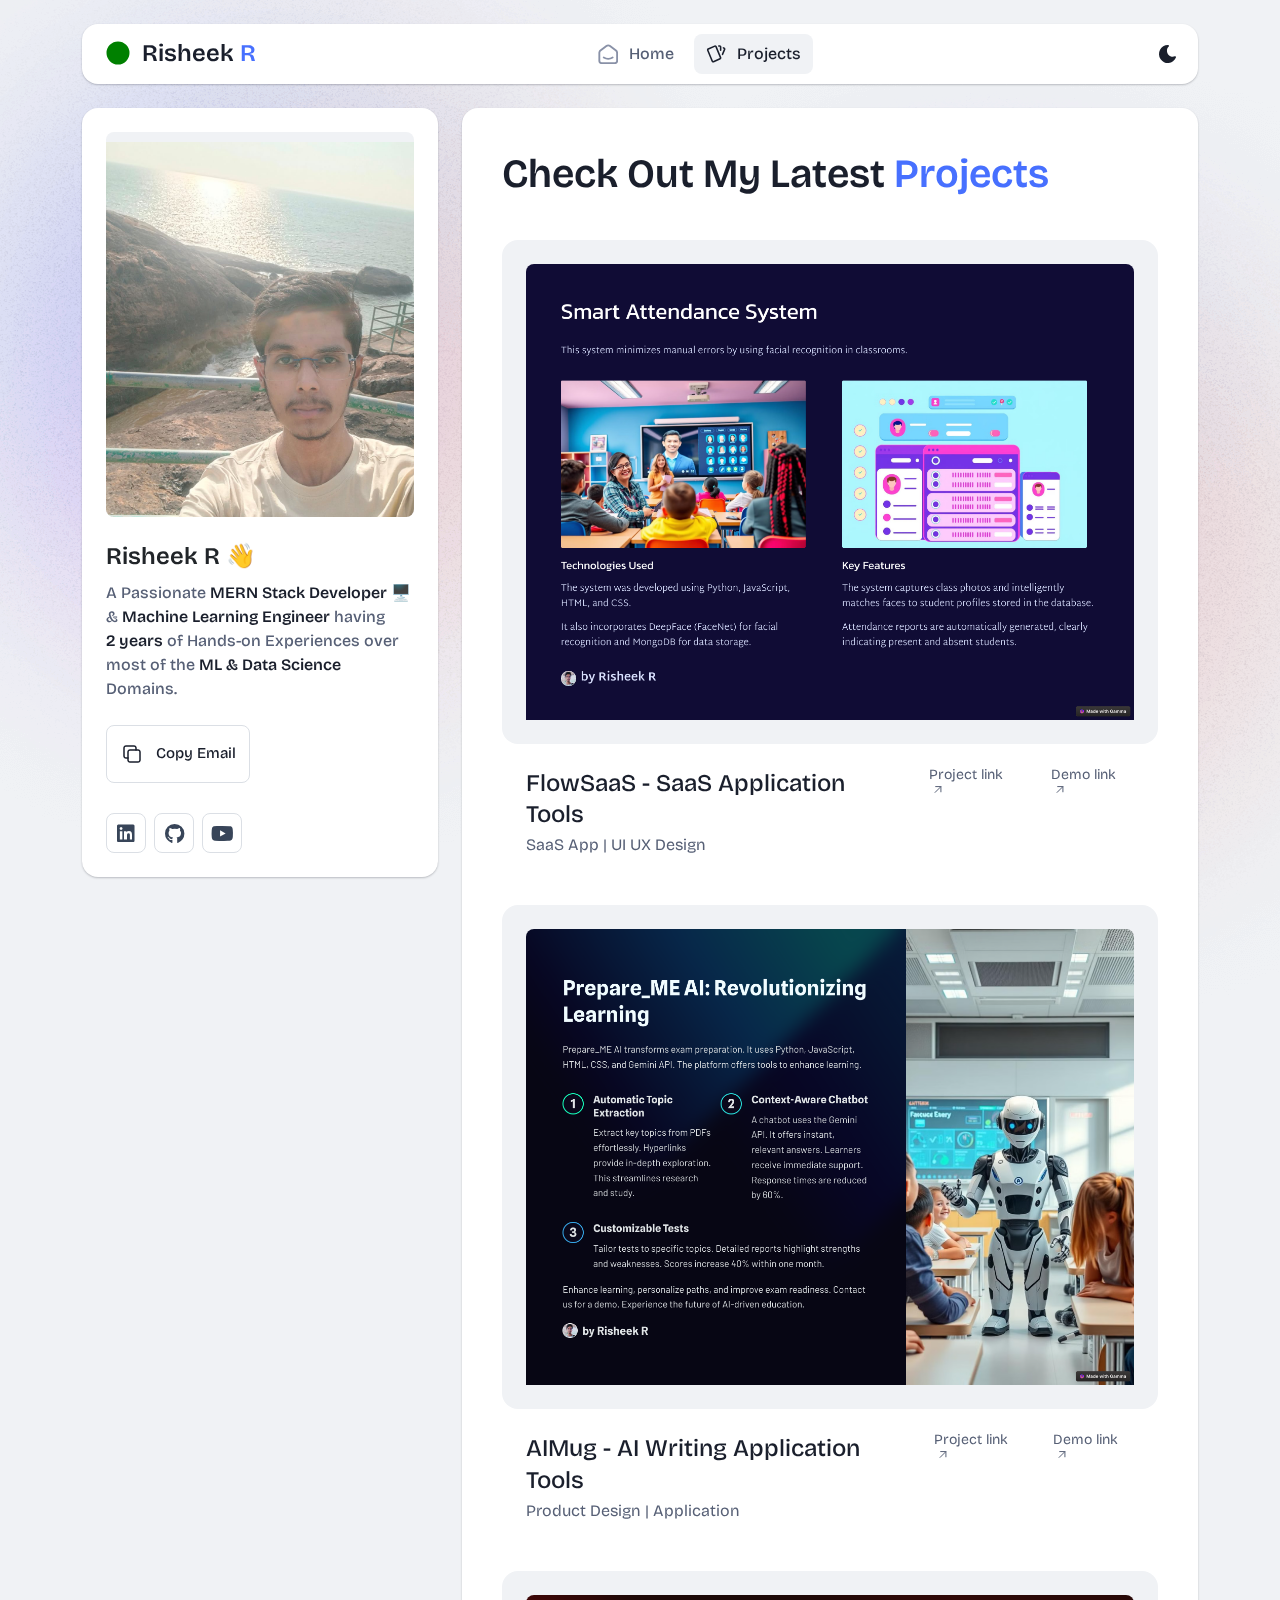
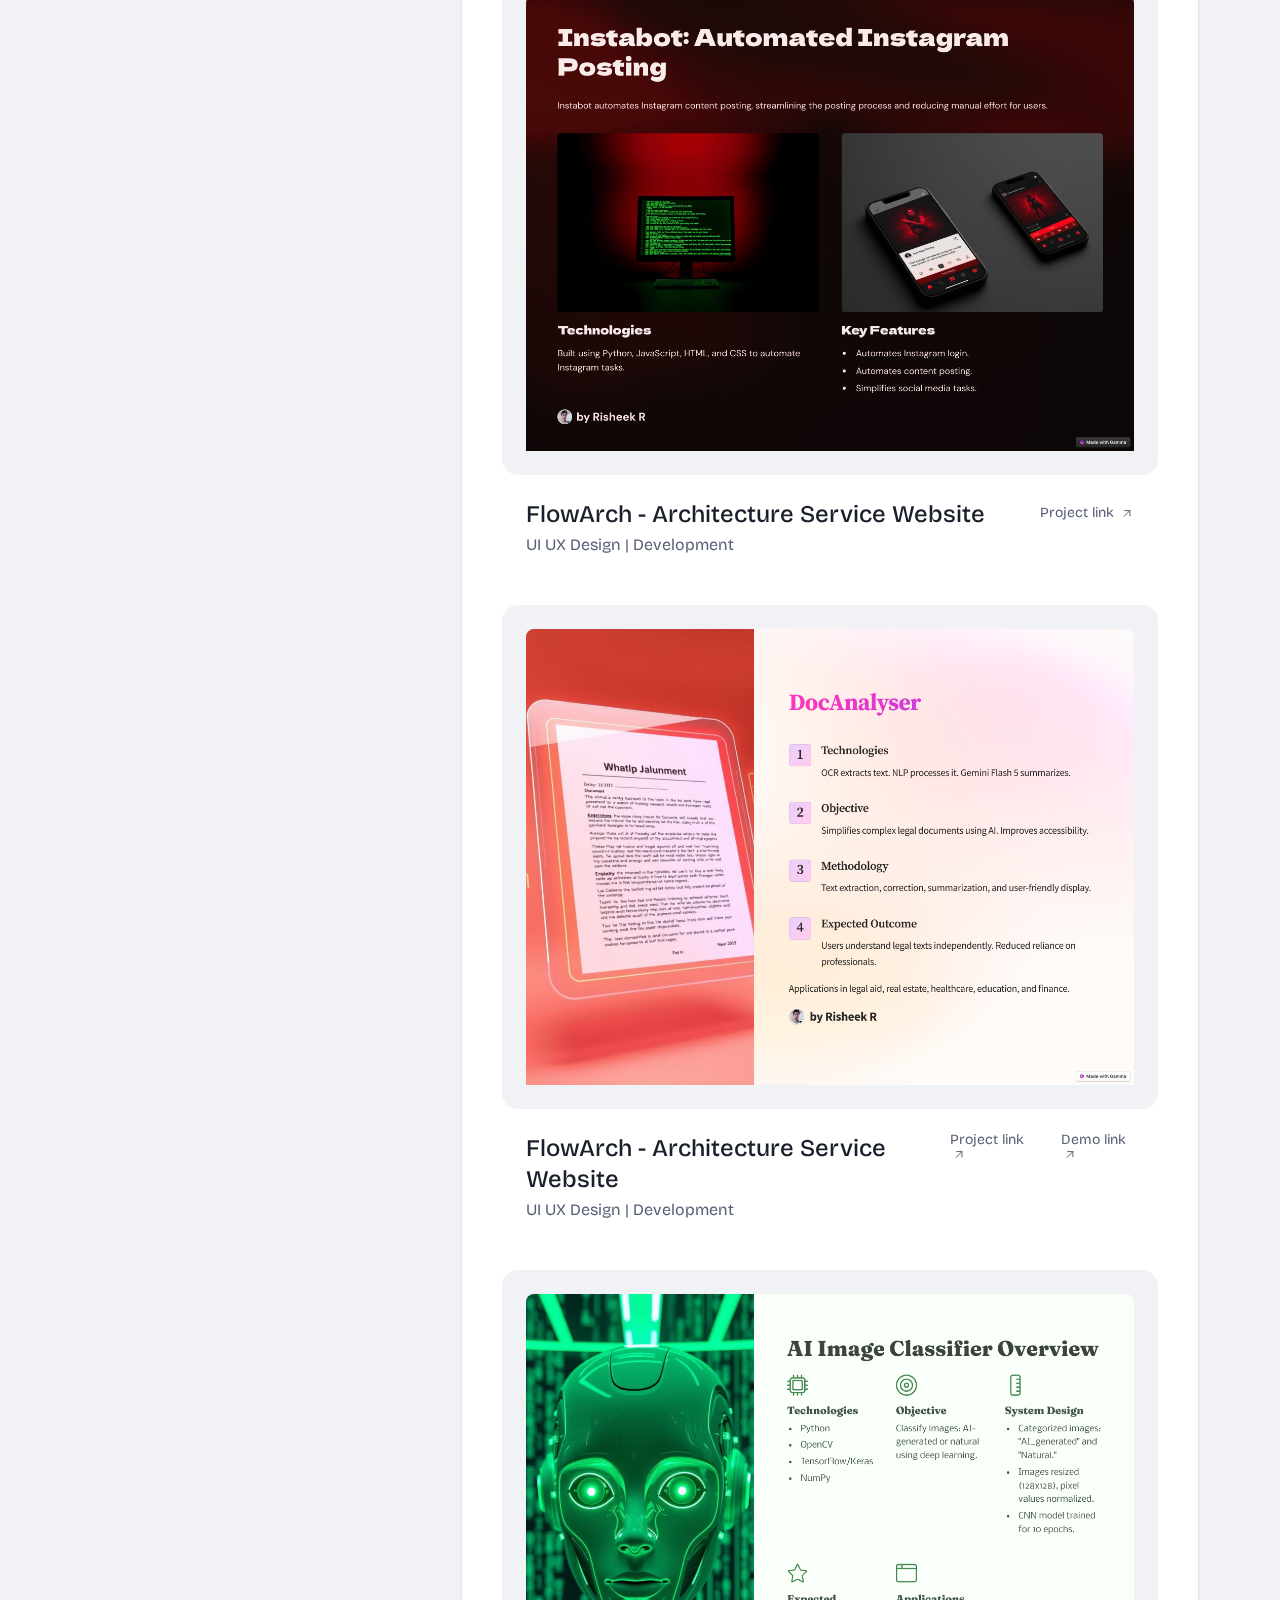
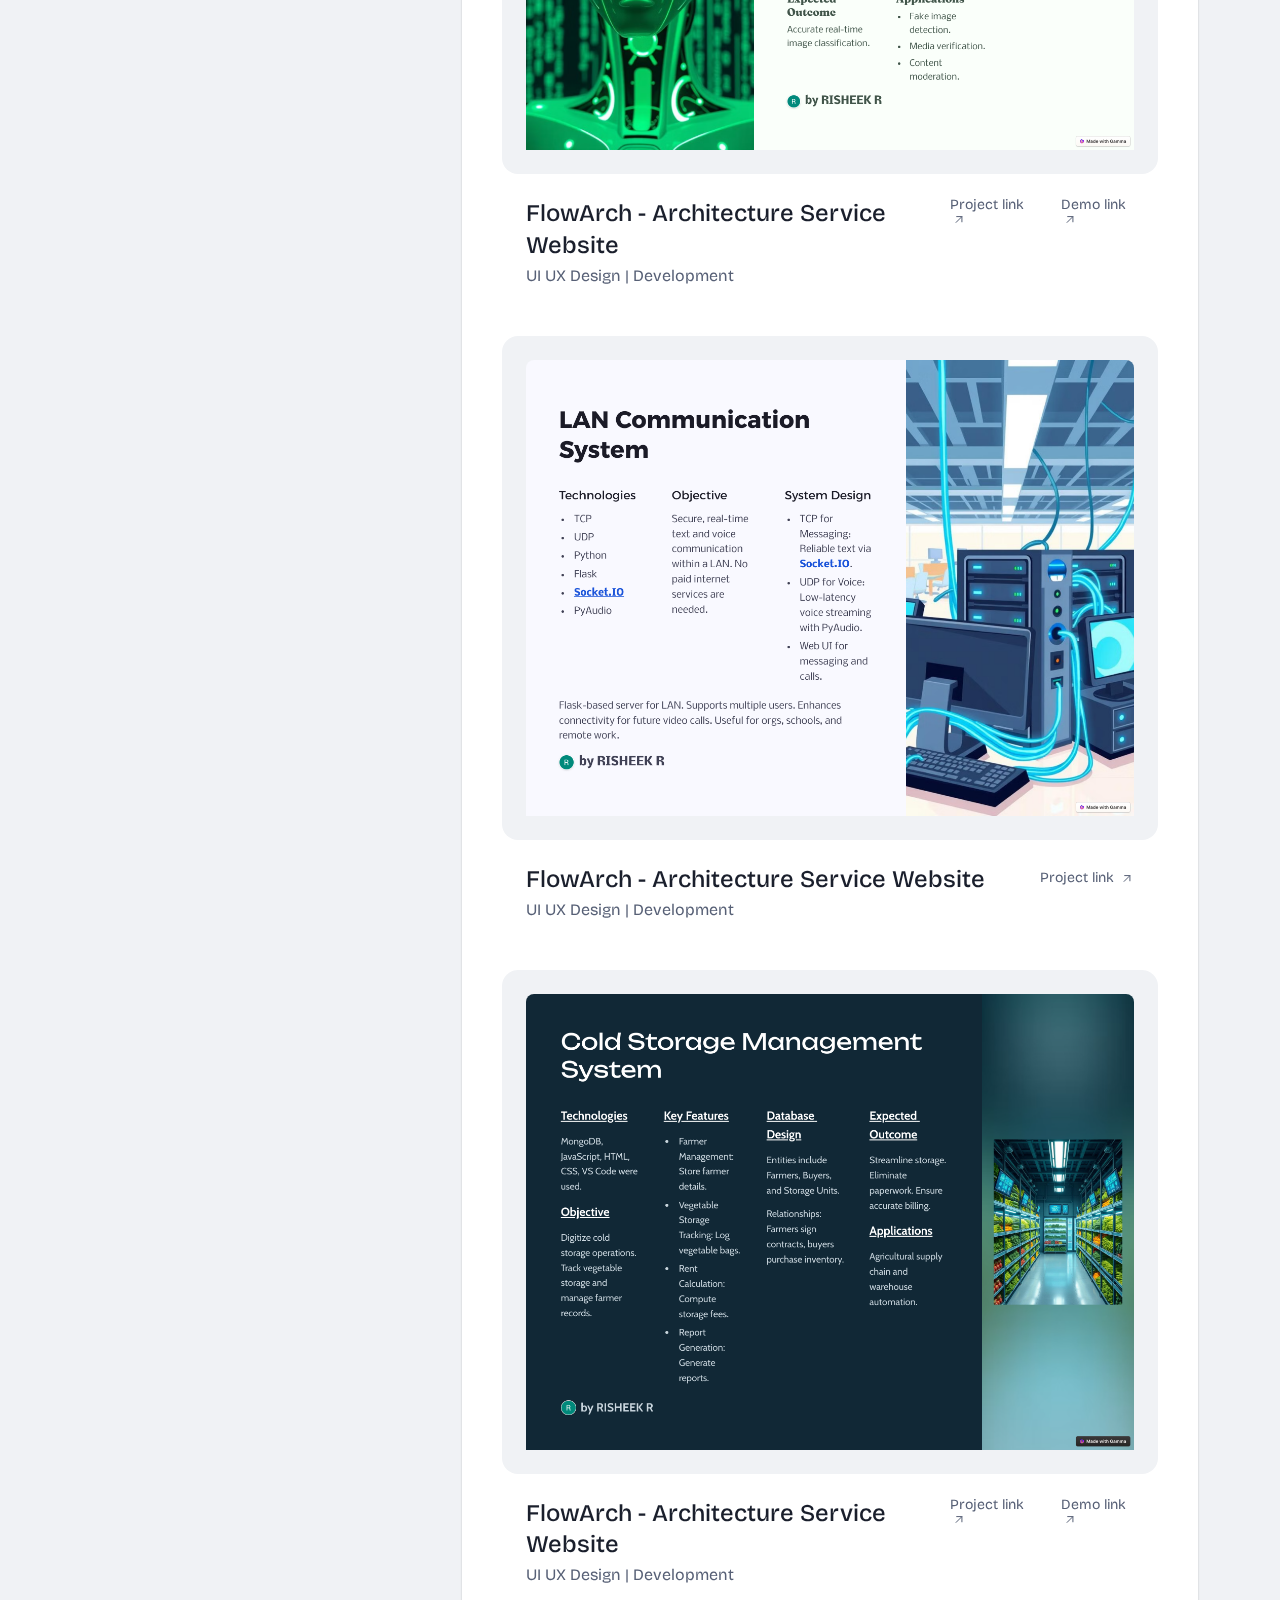
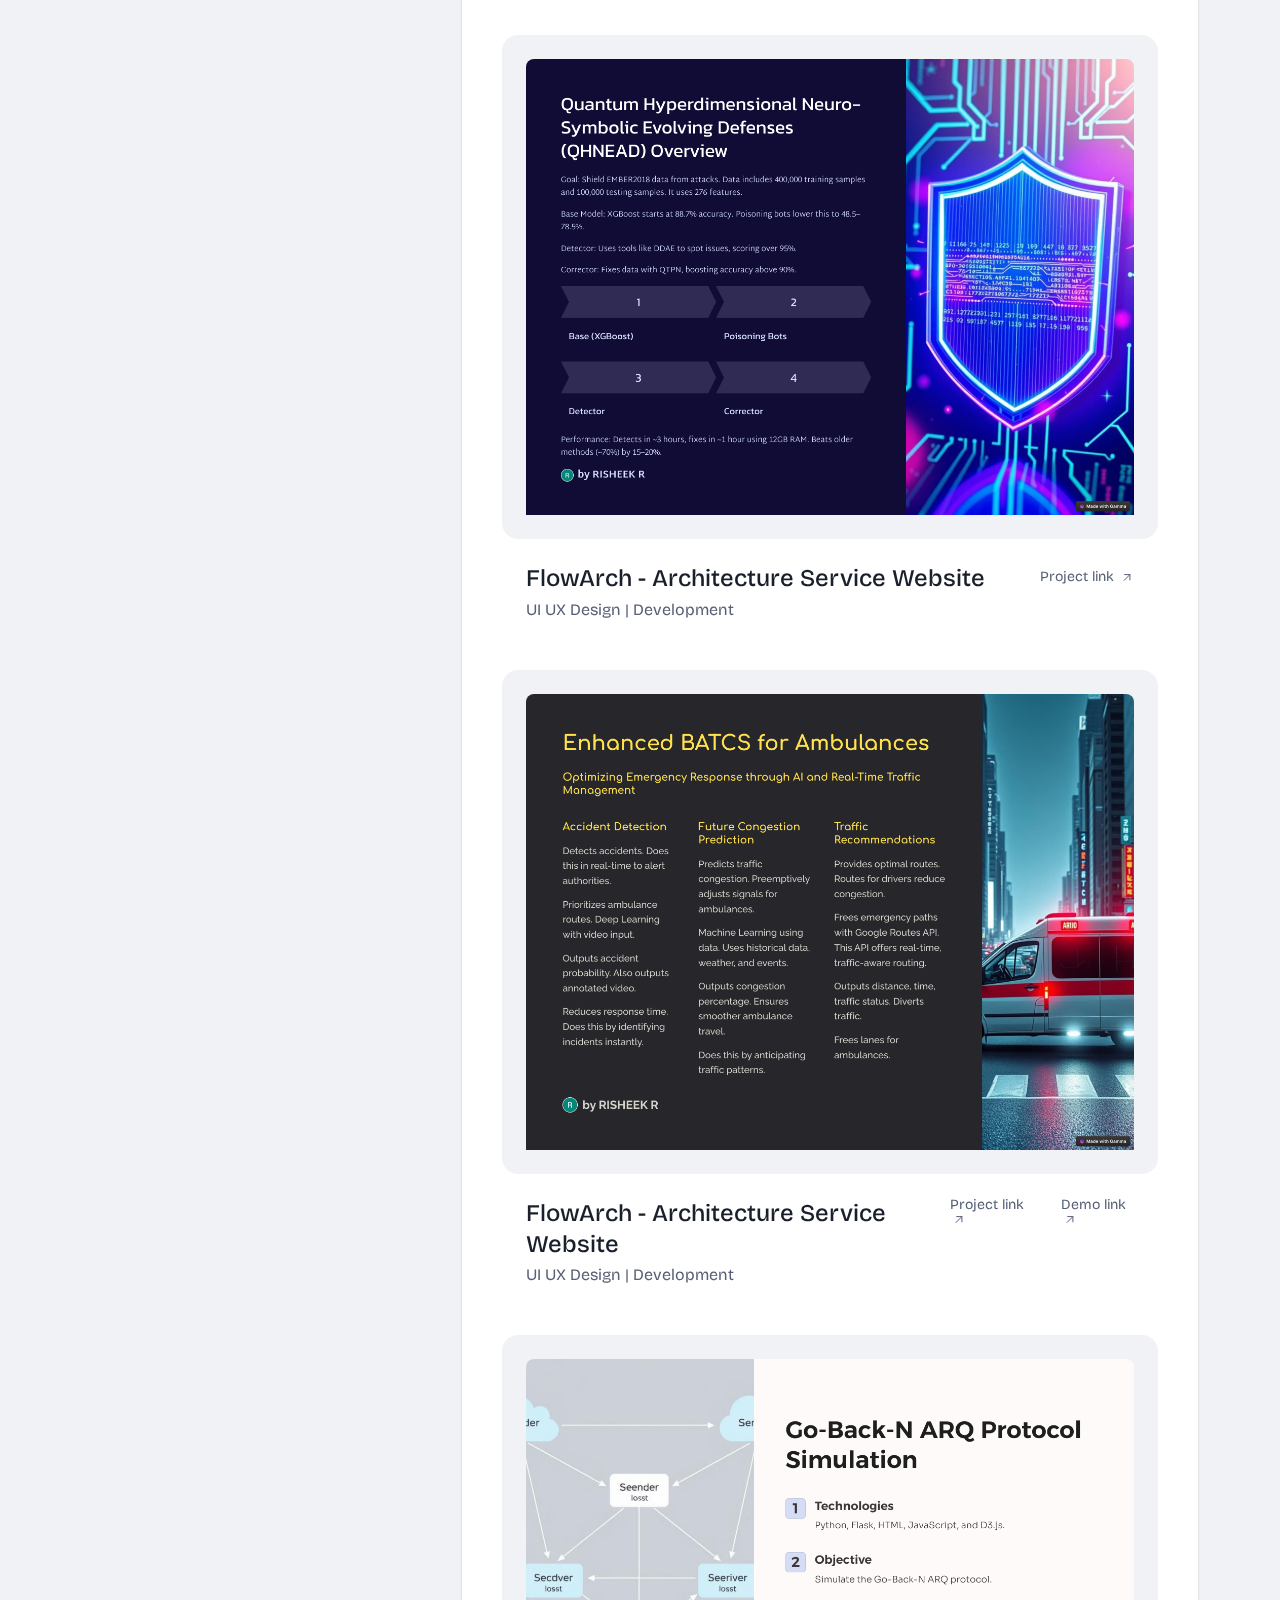
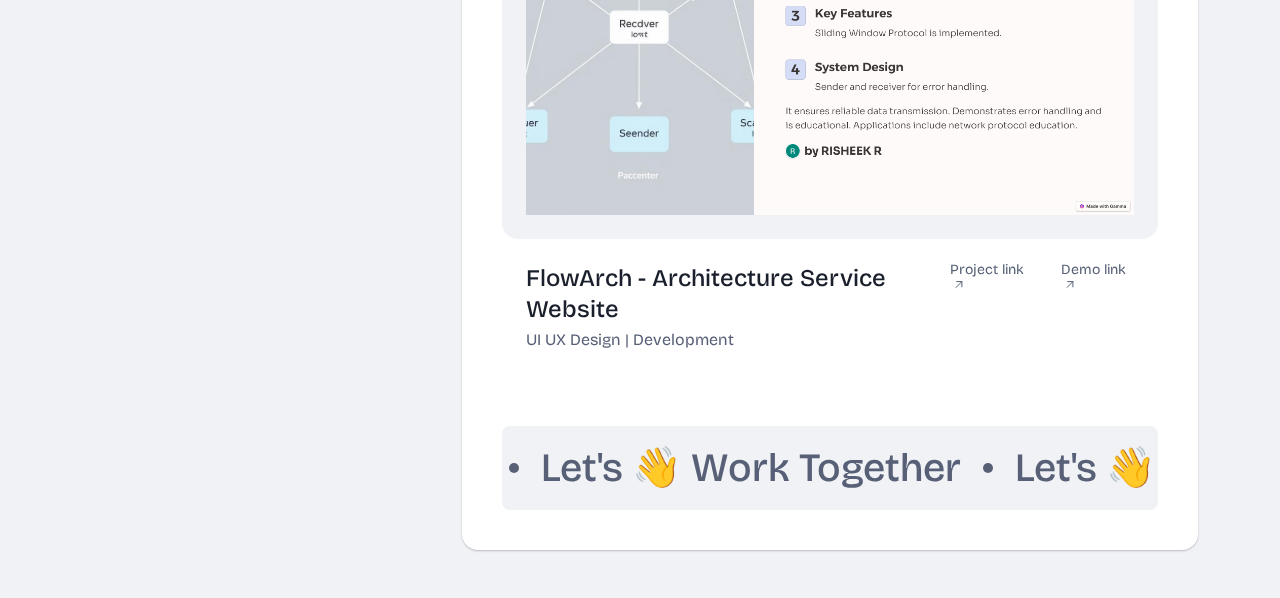
==== portfolio.html @ 10fd3b26 "Initial commit - Uploading My Portfolio" ====
<!DOCTYPE html>
<html lang="en">


<!-- Mirrored from marveltheme.com/tf/html/bentofolio-html/portfolio.html by HTTrack Website Copier/3.x [XR&CO'2014], Sat, 22 Feb 2025 16:23:11 GMT -->
<head>
  <meta charset="UTF-8">
  <meta http-equiv="X-UA-Compatible" content="IE=edge">
  <title>My Portfolio - Risheek R</title>
  <meta name="description" content="Bentofolio - Bootstrap Personal Portfolio Template">
  <meta name="viewport" content="width=device-width, initial-scale=1">

  <link rel="shortcut icon" type="image/x-icon" href=".\assets\img\icons\green.png">
  <!-- Place favicon.ico in the root directory -->

  <!-- CSS here -->
  <link rel="stylesheet" href="assets/css/bootstrap.min.css">
  <link rel="stylesheet" href="assets/fontawsome/css/all.min.css">
  <link rel="stylesheet" href="assets/fontawsome/css/fontawesome.min.css">
  <link rel="stylesheet" href="assets/css/slick.css">
  <link rel="stylesheet" href="assets/css/magnific-popup.css">
  <link rel="stylesheet" href="assets/css/style.css">
  <link rel="stylesheet" href="assets/css/responsive.css">
</head>

<body>
  <div id="page-content">
    <!-- header part start -->
    <header class="header-area">
      <nav class="navbar">
        <div class="container">
          <div class="menu-container">
            <div class="logo">
              <a class="navbar-brand me-0" href="index.html">
                <svg height="24" width="24" xmlns="http://www.w3.org/2000/svg">
                  <circle r="10" cx="12" cy="12" stroke="green" stroke-width="3" fill="green" />
                  Sorry, your browser does not support inline SVG.
                </svg>
                <span>Risheek <span class="primary">R</span></span>
              </a>
            </div>
            <div class="navbar-main d-flex flex-grow-1">
              <div class="logo inner-logo d-block d-xl-none">
                <a class="navbar-brand me-0" href="index.html">
                  <svg width="24" height="24" viewBox="0 0 24 24" fill="none" xmlns="http://www.w3.org/2000/svg">
                    <path
                      d="M0 1.5C0 1.10218 0.158035 0.720644 0.43934 0.43934C0.720644 0.158035 1.10218 0 1.5 0L9 0C9.39782 0 9.77936 0.158035 10.0607 0.43934C10.342 0.720644 10.5 1.10218 10.5 1.5V22.5C10.5 22.8978 10.342 23.2794 10.0607 23.5607C9.77936 23.842 9.39782 24 9 24H1.5C1.10218 24 0.720644 23.842 0.43934 23.5607C0.158035 23.2794 0 22.8978 0 22.5V1.5ZM13.5 1.5C13.5 1.10218 13.658 0.720644 13.9393 0.43934C14.2206 0.158035 14.6022 0 15 0L22.5 0C22.8978 0 23.2794 0.158035 23.5607 0.43934C23.842 0.720644 24 1.10218 24 1.5V9C24 9.39782 23.842 9.77936 23.5607 10.0607C23.2794 10.342 22.8978 10.5 22.5 10.5H15C14.6022 10.5 14.2206 10.342 13.9393 10.0607C13.658 9.77936 13.5 9.39782 13.5 9V1.5ZM13.5 15C13.5 14.6022 13.658 14.2206 13.9393 13.9393C14.2206 13.658 14.6022 13.5 15 13.5H22.5C22.8978 13.5 23.2794 13.658 23.5607 13.9393C23.842 14.2206 24 14.6022 24 15V22.5C24 22.8978 23.842 23.2794 23.5607 23.5607C23.2794 23.842 22.8978 24 22.5 24H15C14.6022 24 14.2206 23.842 13.9393 23.5607C13.658 23.2794 13.5 22.8978 13.5 22.5V15Z"
                      class="logo-icon" />
                  </svg>
                  <span>Risheek <span class="primary">R</span></span>
                </a>
              </div>
              <ul class="navbar-info mx-auto">
                <li class="nav-item">
                  <a class="nav-link" aria-current="page" href="index.html">
                    <svg class="nav-icon" viewBox="0 0 15 15" fill="none" xmlns="http://www.w3.org/2000/svg">
                      <path
                        d="M13.475 4.92481L9.03083 1.46814C8.64082 1.16473 8.1608 1 7.66667 1C7.17254 1 6.69251 1.16473 6.3025 1.46814L1.8575 4.92481C1.59037 5.13254 1.37424 5.39858 1.22563 5.7026C1.07701 6.00662 0.99984 6.34058 1 6.67897V12.679C1 13.121 1.17559 13.5449 1.48816 13.8575C1.80072 14.17 2.22464 14.3456 2.66667 14.3456H12.6667C13.1087 14.3456 13.5326 14.17 13.8452 13.8575C14.1577 13.5449 14.3333 13.121 14.3333 12.679V6.67897C14.3333 5.99314 14.0167 5.34564 13.475 4.92481Z"
                        stroke-width="1.4" stroke-linecap="round" stroke-linejoin="round" />
                      <path d="M10.9753 10.1665C9.13359 11.2773 6.14859 11.2773 4.30859 10.1665" stroke-width="1.4"
                        stroke-linecap="round" stroke-linejoin="round" />
                    </svg>

                    <span>Home</span>
                  </a>
                </li>
                <li class="nav-item">
                  <!-- <a class="nav-link" href="about.html">
                    <svg class="nav-icon" viewBox="0 0 18 18" fill="none" xmlns="http://www.w3.org/2000/svg">
                      <path
                        d="M9 9.8335C9.66304 9.8335 10.2989 9.5701 10.7678 9.10126C11.2366 8.63242 11.5 7.99654 11.5 7.3335C11.5 6.67045 11.2366 6.03457 10.7678 5.56573C10.2989 5.09689 9.66304 4.8335 9 4.8335C8.33696 4.8335 7.70107 5.09689 7.23223 5.56573C6.76339 6.03457 6.5 6.67045 6.5 7.3335C6.5 7.99654 6.76339 8.63242 7.23223 9.10126C7.70107 9.5701 8.33696 9.8335 9 9.8335Z"
                        stroke-width="1.4" stroke-linecap="round" stroke-linejoin="round" />
                      <path
                        d="M9 1.5C15 1.5 16.5 3 16.5 9C16.5 15 15 16.5 9 16.5C3 16.5 1.5 15 1.5 9C1.5 3 3 1.5 9 1.5Z"
                        stroke-width="1.4" stroke-linecap="round" stroke-linejoin="round" />
                      <path
                        d="M4 15.7085V15.6668C4 14.7828 4.35119 13.9349 4.97631 13.3098C5.60143 12.6847 6.44928 12.3335 7.33333 12.3335H10.6667C11.5507 12.3335 12.3986 12.6847 13.0237 13.3098C13.6488 13.9349 14 14.7828 14 15.6668V15.7085"
                        stroke-width="1.4" stroke-linecap="round" stroke-linejoin="round" />
                    </svg>
                    About
                  </a> -->
                </li>
                <!-- <li class="nav-item">
                  <a class="nav-link" href="services.html">
                    <svg class="nav-icon" viewBox="0 0 16 16" fill="none" xmlns="http://www.w3.org/2000/svg">
                      <path d="M7.99967 1.3335L1.33301 4.66683L7.99967 8.00016L14.6663 4.66683L7.99967 1.3335Z"
                        stroke-width="1.4" stroke-linecap="round" stroke-linejoin="round" />
                      <path d="M1.33301 8L7.99967 11.3333L14.6663 8" stroke-width="1.4" stroke-linecap="round"
                        stroke-linejoin="round" />
                      <path d="M1.33301 11.3335L7.99967 14.6668L14.6663 11.3335" stroke-width="1.4"
                        stroke-linecap="round" stroke-linejoin="round" />
                    </svg>
                    Services
                  </a>
                </li> -->
                <li class="nav-item">
                  <a class="nav-link active" href="portfolio.html">
                    <svg class="nav-icon" viewBox="0 0 18 17" fill="none" xmlns="http://www.w3.org/2000/svg">
                      <path
                        d="M2.00326 3.99733L7.95159 1.40649C8.04974 1.36442 8.15533 1.34243 8.26212 1.34181C8.3689 1.34119 8.47473 1.36196 8.57337 1.40289C8.67201 1.44382 8.76145 1.50408 8.83642 1.58013C8.9114 1.65617 8.97039 1.74646 9.00992 1.84566L13.1133 11.764C13.1985 11.9651 13.2014 12.1917 13.1213 12.3949C13.0412 12.5982 12.8845 12.7618 12.6849 12.8507L6.73742 15.4415C6.63922 15.4837 6.53356 15.5058 6.42668 15.5065C6.3198 15.5072 6.21387 15.4864 6.11514 15.4455C6.0164 15.4046 5.92688 15.3442 5.85184 15.2681C5.7768 15.192 5.71778 15.1016 5.67826 15.0023L1.57492 5.08316C1.48963 4.88204 1.48673 4.65546 1.56684 4.45222C1.64696 4.24898 1.80367 4.08616 2.00326 3.99733Z"
                        stroke-width="1.4" stroke-linecap="round" stroke-linejoin="round" />
                      <path
                        d="M11.5 1.3335H12.3333C12.5543 1.3335 12.7663 1.42129 12.9226 1.57757C13.0789 1.73385 13.1667 1.94582 13.1667 2.16683V5.0835"
                        stroke-width="1.4" stroke-linecap="round" stroke-linejoin="round" />
                      <path
                        d="M15.6663 3C15.8863 3.09333 16.0997 3.18083 16.3063 3.2625C16.5098 3.34882 16.6706 3.51241 16.7534 3.71729C16.8362 3.92217 16.8343 4.15155 16.748 4.355L14.833 8.83334"
                        stroke-width="1.4" stroke-linecap="round" stroke-linejoin="round" />
                    </svg>
                    Projects
                  </a>
                </li>
                <li class="nav-item">
                  <!-- <a class="nav-link" href="blog.html">
                    <svg class="nav-icon" viewBox="0 0 17 16" fill="none" xmlns="http://www.w3.org/2000/svg">
                      <path
                        d="M12.1663 6.16676L13.4163 4.91676C13.6352 4.69789 13.8088 4.43805 13.9273 4.15208C14.0457 3.86612 14.1067 3.55962 14.1067 3.25009C14.1067 2.94056 14.0457 2.63406 13.9273 2.3481C13.8088 2.06213 13.6352 1.80229 13.4163 1.58342C13.1975 1.36455 12.9376 1.19094 12.6517 1.07248C12.3657 0.954033 12.0592 0.893066 11.7497 0.893066C11.4401 0.893066 11.1336 0.954033 10.8477 1.07248C10.5617 1.19094 10.3019 1.36455 10.083 1.58342L1.33301 10.3334V13.6668H4.66634L6.33301 12.0001"
                        stroke-width="1.4" stroke-linecap="round" stroke-linejoin="round" />
                      <path
                        d="M13.0004 15.3335L15.7921 12.5968C15.9633 12.4307 16.0995 12.232 16.1926 12.0124C16.2857 11.7927 16.3339 11.5567 16.3343 11.3181C16.3347 11.0796 16.2873 10.8434 16.1948 10.6235C16.1024 10.4035 15.9669 10.2044 15.7963 10.0377C15.448 9.69712 14.9806 9.50602 14.4935 9.50509C14.0065 9.50415 13.5383 9.69346 13.1888 10.0327L13.0021 10.216L12.8163 10.0327C12.4681 9.69237 12.0008 9.50143 11.5139 9.50049C11.0271 9.49956 10.5591 9.68871 10.2096 10.0277C10.0383 10.1937 9.9021 10.3924 9.80891 10.612C9.71572 10.8316 9.66746 11.0677 9.667 11.3062C9.66653 11.5447 9.71386 11.781 9.80619 12.0009C9.89853 12.2209 10.034 12.4201 10.2046 12.5868L13.0004 15.3335Z"
                        stroke-width="1.4" stroke-linecap="round" stroke-linejoin="round" />
                    </svg>
                    Blog
                  </a> -->
                </li>
                <li class="nav-item">
                  <!-- <a class="nav-link" href="contact.html">
                    <svg class="nav-icon" viewBox="0 0 18 17" fill="none" xmlns="http://www.w3.org/2000/svg">
                      <path d="M5.66699 5.5H12.3337" stroke-width="1.4" stroke-linecap="round"
                        stroke-linejoin="round" />
                      <path d="M5.66699 8.8335H10.667" stroke-width="1.4" stroke-linecap="round"
                        stroke-linejoin="round" />
                      <path
                        d="M14 1.3335C14.663 1.3335 15.2989 1.59689 15.7678 2.06573C16.2366 2.53457 16.5 3.17045 16.5 3.8335V10.5002C16.5 11.1632 16.2366 11.7991 15.7678 12.2679C15.2989 12.7368 14.663 13.0002 14 13.0002H9.83333L5.66667 15.5002V13.0002H4C3.33696 13.0002 2.70107 12.7368 2.23223 12.2679C1.76339 11.7991 1.5 11.1632 1.5 10.5002V3.8335C1.5 3.17045 1.76339 2.53457 2.23223 2.06573C2.70107 1.59689 3.33696 1.3335 4 1.3335H14Z"
                        stroke-width="1.4" stroke-linecap="round" stroke-linejoin="round" />
                    </svg>
                    Contact
                  </a> -->
                </li>
              </ul>
              <div class="header-right-info d-flex align-items-center">
                <button class="theme-control-btn">
                  <span class="dark">
                    <svg width="24" height="24" viewBox="0 0 24 24" fill="none" xmlns="http://www.w3.org/2000/svg">
                      <path
                        d="M11.8005 3C10.207 3.0003 8.64356 3.44286 7.27683 4.28049C5.91011 5.11811 4.79139 6.31937 4.04002 7.75612C3.28865 9.19288 2.93281 10.8112 3.01046 12.4386C3.08811 14.0659 3.59633 15.6411 4.48091 16.9963C5.3655 18.3514 6.59326 19.4356 8.03324 20.1333C9.47322 20.8309 11.0714 21.1157 12.6573 20.9574C14.2432 20.7991 15.7573 20.2036 17.0381 19.2344C18.319 18.2652 19.3185 16.9587 19.9301 15.4542C20.2302 14.7162 19.5111 13.9746 18.7875 14.2752C17.5475 14.7888 16.1706 14.8418 14.8963 14.425C13.622 14.0082 12.5308 13.1479 11.8126 11.9937C11.0943 10.8396 10.7943 9.4645 10.9648 8.10764C11.1353 6.75077 11.7655 5.49792 12.7458 4.5669L12.8136 4.4949C13.2986 3.9279 12.913 3.0072 12.1464 3.0072H11.9122L11.8524 3.0018L11.7996 3H11.8005Z"
                        fill="#1A1F2C" />
                    </svg>
                    <small class="theme-text d-block d-xl-none">Change appearance</small>
                  </span>
                  <span class="light">
                    <svg width="24" height="24" viewBox="0 0 24 24" fill="none" xmlns="http://www.w3.org/2000/svg">
                      <path
                        d="M12 19C12.2449 19 12.4813 19.09 12.6644 19.2527C12.8474 19.4155 12.9643 19.6397 12.993 19.883L13 20V21C12.9997 21.2549 12.9021 21.5 12.7272 21.6854C12.5522 21.8707 12.313 21.9822 12.0586 21.9972C11.8042 22.0121 11.5536 21.9293 11.3582 21.7657C11.1627 21.6021 11.0371 21.3701 11.007 21.117L11 21V20C11 19.7348 11.1054 19.4804 11.2929 19.2929C11.4804 19.1054 11.7348 19 12 19Z"
                        fill="#FD7E41" />
                      <path
                        d="M18.3127 16.9099L18.4067 16.9929L19.1067 17.6929C19.2861 17.8729 19.3902 18.1144 19.398 18.3683C19.4057 18.6223 19.3165 18.8697 19.1485 19.0602C18.9804 19.2508 18.7462 19.3702 18.4933 19.3943C18.2403 19.4184 17.9877 19.3454 17.7867 19.1899L17.6927 19.1069L16.9927 18.4069C16.8202 18.2347 16.7165 18.0053 16.7012 17.7619C16.6859 17.5186 16.76 17.278 16.9097 17.0855C17.0593 16.893 17.2741 16.7618 17.5137 16.7166C17.7533 16.6713 18.0012 16.7152 18.2107 16.8399L18.3127 16.9099Z"
                        fill="#FD7E41" />
                      <path
                        d="M7.00747 16.993C7.17965 17.1652 7.28308 17.3943 7.29836 17.6373C7.31364 17.8803 7.23972 18.1206 7.09047 18.313L7.00747 18.407L6.30747 19.107C6.12751 19.2863 5.88604 19.3905 5.63209 19.3982C5.37814 19.406 5.13076 19.3168 4.94019 19.1487C4.74963 18.9807 4.63017 18.7464 4.60607 18.4935C4.58198 18.2406 4.65506 17.988 4.81047 17.787L4.89347 17.693L5.59347 16.993C5.781 16.8055 6.03531 16.7002 6.30047 16.7002C6.56563 16.7002 6.81994 16.8055 7.00747 16.993Z"
                        fill="#FD7E41" />
                      <path
                        d="M3.99987 11C4.25475 11.0003 4.4999 11.0979 4.68524 11.2728C4.87057 11.4478 4.9821 11.687 4.99704 11.9414C5.01198 12.1958 4.92919 12.4464 4.7656 12.6418C4.60201 12.8373 4.36996 12.9629 4.11687 12.993L3.99987 13H2.99987C2.74499 12.9997 2.49984 12.9021 2.3145 12.7272C2.12916 12.5522 2.01763 12.313 2.0027 12.0586C1.98776 11.8042 2.07054 11.5536 2.23413 11.3582C2.39772 11.1627 2.62977 11.0371 2.88287 11.007L2.99987 11H3.99987Z"
                        fill="#FD7E41" />
                      <path
                        d="M20.9999 11C21.2547 11.0003 21.4999 11.0979 21.6852 11.2728C21.8706 11.4478 21.9821 11.687 21.997 11.9414C22.012 12.1958 21.9292 12.4464 21.7656 12.6418C21.602 12.8373 21.37 12.9629 21.1169 12.993L20.9999 13H19.9999C19.745 12.9997 19.4998 12.9021 19.3145 12.7272C19.1292 12.5522 19.0176 12.313 19.0027 12.0586C18.9878 11.8042 19.0705 11.5536 19.2341 11.3582C19.3977 11.1627 19.6298 11.0371 19.8829 11.007L19.9999 11H20.9999Z"
                        fill="#FD7E41" />
                      <path
                        d="M6.21264 4.80985L6.30664 4.89285L7.00664 5.59285C7.18599 5.77281 7.29011 6.01429 7.29787 6.26824C7.30562 6.52219 7.21642 6.76957 7.04839 6.96013C6.88036 7.1507 6.64609 7.27016 6.39316 7.29425C6.14024 7.31834 5.88763 7.24526 5.68664 7.08985L5.59264 7.00685L4.89264 6.30685C4.72073 6.13453 4.61757 5.90543 4.6025 5.66248C4.58744 5.41954 4.6615 5.17945 4.8108 4.98721C4.9601 4.79497 5.1744 4.66378 5.41351 4.61824C5.65262 4.57271 5.90013 4.61594 6.10964 4.73985L6.21264 4.80985Z"
                        fill="#FD7E41" />
                      <path
                        d="M19.1071 4.89288C19.2793 5.06508 19.3827 5.29418 19.398 5.5372C19.4132 5.78023 19.3393 6.02048 19.1901 6.21288L19.1071 6.30688L18.4071 7.00688C18.2271 7.18623 17.9856 7.29036 17.7317 7.29811C17.4777 7.30587 17.2304 7.21667 17.0398 7.04864C16.8492 6.8806 16.7298 6.64633 16.7057 6.39341C16.6816 6.14049 16.7547 5.88788 16.9101 5.68688L16.9931 5.59288L17.6931 4.89288C17.8806 4.70541 18.1349 4.6001 18.4001 4.6001C18.6652 4.6001 18.9196 4.70541 19.1071 4.89288Z"
                        fill="#FD7E41" />
                      <path
                        d="M12 2C12.2449 2.00003 12.4813 2.08996 12.6644 2.25272C12.8474 2.41547 12.9643 2.63975 12.993 2.883L13 3V4C12.9997 4.25488 12.9021 4.50003 12.7272 4.68537C12.5522 4.8707 12.313 4.98223 12.0586 4.99717C11.8042 5.01211 11.5536 4.92933 11.3582 4.76573C11.1627 4.60214 11.0371 4.3701 11.007 4.117L11 4V3C11 2.73478 11.1054 2.48043 11.2929 2.29289C11.4804 2.10536 11.7348 2 12 2Z"
                        fill="#FD7E41" />
                      <path
                        d="M12 7C12.9797 6.99994 13.9378 7.28769 14.7553 7.8275C15.5729 8.36731 16.2138 9.1354 16.5986 10.0364C16.9833 10.9373 17.0949 11.9315 16.9195 12.8953C16.7441 13.8592 16.2893 14.7502 15.6118 15.4579C14.9343 16.1655 14.0638 16.6585 13.1085 16.8756C12.1532 17.0928 11.1552 17.0245 10.2383 16.6793C9.3215 16.334 8.52629 15.7271 7.95146 14.9338C7.37663 14.1405 7.04752 13.1958 7.005 12.217L7 12L7.005 11.783C7.06092 10.4958 7.61161 9.27978 8.54222 8.38866C9.47284 7.49754 10.7115 7.00007 12 7Z"
                        fill="#FD7E41" />
                    </svg>
                    <small class="theme-text d-block d-xl-none">Change appearance</small>
                  </span>
                </button>
                <!-- <a href="contact.html" class="lets-talk-btn">
                  Let's Talk
                  <svg class="icon" width="20" height="20" viewBox="0 0 20 20" fill="none"
                    xmlns="http://www.w3.org/2000/svg">
                    <path d="M17.5 11.6665V6.6665H12.5" stroke="white" stroke-width="1.5" stroke-linecap="round"
                      stroke-linejoin="round" />
                    <path d="M17.5 6.6665L10 14.1665L2.5 6.6665" stroke="white" stroke-width="1.5"
                      stroke-linecap="round" stroke-linejoin="round" />
                  </svg>
                </a> -->
              </div>
            </div>
            <div class="mobile-menu-overlay d-block d-lg-none"></div>
            <div class="mobile-menu-control-bar d-block d-xl-none">
              <button class="mobile-menu-control-bar">
                <i class="fas fa-bars"></i>
              </button>
            </div>
          </div>
        </div>
      </nav>
    </header>
    <!-- header part end -->

    <!-- main area part start -->
    <main>

      <section class="content-box-area mt-4">
        <div class="container">
          <div class="row g-4">
            <div class="col-xl-4">
              <div class="card profile-card">
                <div class="card-body">
                  <div class="image text-center">
                    <img src="assets/img/images/prof.jpeg" height="375px" alt="profile">
                  </div>
                  <div class="text">
                    <h3 class="card-title">Risheek R 👋</h3>
                    <p>A Passionate <span>MERN Stack Developer</span> 🖥️ & <span>Machine Learning Engineer</span> having
                      <span>2
                        years</span> of Hands-on Experiences over most of the <span>ML & Data Science</span> Domains.</p>
                    <div class="common-button-groups">
                      <!-- <a class="btn btn-call" href="#">
                        <svg class="icon" width="25" height="24" viewBox="0 0 25 24" fill="none"
                          xmlns="http://www.w3.org/2000/svg">
                          <path
                            d="M5.5 4H9.5L11.5 9L9 10.5C10.071 12.6715 11.8285 14.429 14 15.5L15.5 13L20.5 15V19C20.5 19.5304 20.2893 20.0391 19.9142 20.4142C19.5391 20.7893 19.0304 21 18.5 21C14.5993 20.763 10.9202 19.1065 8.15683 16.3432C5.3935 13.5798 3.73705 9.90074 3.5 6C3.5 5.46957 3.71071 4.96086 4.08579 4.58579C4.46086 4.21071 4.96957 4 5.5 4Z"
                            stroke="white" stroke-width="1.5" stroke-linecap="round" stroke-linejoin="round" />
                          <path
                            d="M15.5 7C16.0304 7 16.5391 7.21071 16.9142 7.58579C17.2893 7.96086 17.5 8.46957 17.5 9"
                            stroke="white" stroke-width="1.5" stroke-linecap="round" stroke-linejoin="round" />
                          <path d="M15.5 3C17.0913 3 18.6174 3.63214 19.7426 4.75736C20.8679 5.88258 21.5 7.4087 21.5 9"
                            stroke="white" stroke-width="1.5" stroke-linecap="round" stroke-linejoin="round" />
                        </svg>
                        Book A call
                      </a> -->
                      <button class="btn btn-copy" data-clipboard-text="risheek01234@.com">
                        <svg class="icon" width="24" height="24" viewBox="0 0 24 24" fill="none"
                          xmlns="http://www.w3.org/2000/svg">
                          <path
                            d="M8 10C8 9.46957 8.21071 8.96086 8.58579 8.58579C8.96086 8.21071 9.46957 8 10 8H18C18.5304 8 19.0391 8.21071 19.4142 8.58579C19.7893 8.96086 20 9.46957 20 10V18C20 18.5304 19.7893 19.0391 19.4142 19.4142C19.0391 19.7893 18.5304 20 18 20H10C9.46957 20 8.96086 19.7893 8.58579 19.4142C8.21071 19.0391 8 18.5304 8 18V10Z"
                            stroke-width="1.5" stroke-linecap="round" stroke-linejoin="round" />
                          <path
                            d="M16 8V6C16 5.46957 15.7893 4.96086 15.4142 4.58579C15.0391 4.21071 14.5304 4 14 4H6C5.46957 4 4.96086 4.21071 4.58579 4.58579C4.21071 4.96086 4 5.46957 4 6V14C4 14.5304 4.21071 15.0391 4.58579 15.4142C4.96086 15.7893 5.46957 16 6 16H8"
                            stroke-width="1.5" stroke-linecap="round" stroke-linejoin="round" />
                        </svg>
                        Copy Email
                      </button>
                    </div>
                    <div class="social-media-icon">
                      <ul class="list-unstyled">
                        <li><a href="http://www.linkedin.com/in/risheek01234"><i class="fab fa-linkedin"></i></a></li>
                        <li><a href="https://github.com/Rishi01010010"><i class="fab fa-github"></i></a></li>
                        <li><a href="https://youtube.com/@risheekr5782?si=5K-97m6LpUbtByNo"><i class="fab fa-youtube"></i></a></li>
                      </ul>
                    </div>
                  </div>
                </div>
              </div>
            </div>
            <div class="col-xl-8">
              <div class="card content-box-card">
                <div class="card-body portfolio-card">
                  <div class="top-info">
                    <div class="text">
                      <h1 class="main-title">Check Out My Latest <span>Projects</span></h1>
                      <!-- <p>I'm here to help if you're searching for a product designer to bring your idea to life or a -->
                        <!-- design partner to help take your business to the next level.</p> -->
                    </div>
                  </div>
                  <div class="portfolio-area">
                    <div class="row g-4 parent-container">
                      <div class="col-lg-12">
                        <div class="portfolio-item">
                          <div class="image">
                            <img src="assets/img/projects/Smart-Attendance-System.png" alt="Smart-Attendance-System" class="img-fluid w-100">
                            <a href="assets/img/projects/Smart-Attendance-System.png"
                              class="gallery-popup full-image-preview parent-container">
                              <svg class="icon" xmlns="http://www.w3.org/2000/svg" viewBox="0 0 20 20" fill="none"
                                stroke="currentColor" stroke-linecap="round" stroke-linejoin="round" stroke-width="1.5">
                                <path d="M10 4.167v11.666M4.167 10h11.666"></path>
                              </svg>
                            </a>
                          </div>
                          <div class="text">
                            <div class="info">
                              <a href="portfolio-details.html" class="title">FlowSaaS - SaaS Application Tools</a>
                              <p class="subtitle">SaaS App | UI UX Design</p>
                            </div>
                            <div class="visite-btn">
                              <a href="https://github.com/Rishi01010010/Smart_Attendance_System">Project link
                                <svg class="arrow-up" width="14" height="15" viewBox="0 0 14 15" fill="none"
                                  xmlns="http://www.w3.org/2000/svg">
                                  <path d="M9.91634 4.5835L4.08301 10.4168" stroke-linecap="round"
                                    stroke-linejoin="round"></path>
                                  <path d="M4.66699 4.5835H9.91699V9.8335" stroke-linecap="round"
                                    stroke-linejoin="round"></path>
                                </svg>
                              </a>
                            </div><div class="visite-btn">
                              <a href="https://youtu.be/hm01gw_WiKk?si=0muPQCwnReDQ-d0P">Demo link
                                <svg class="arrow-up" width="14" height="15" viewBox="0 0 14 15" fill="none"
                                  xmlns="http://www.w3.org/2000/svg">
                                  <path d="M9.91634 4.5835L4.08301 10.4168" stroke-linecap="round"
                                    stroke-linejoin="round"></path>
                                  <path d="M4.66699 4.5835H9.91699V9.8335" stroke-linecap="round"
                                    stroke-linejoin="round"></path>
                                </svg>
                              </a>
                            </div>
                          </div>
                        </div>
                      </div>
                      <div class="col-lg-12">
                        <div class="portfolio-item">
                          <div class="image">
                            <img src="assets/img/projects/preparemeai.png" alt="preparemeai" class="img-fluid w-100">
                            <a href="assets/img/projects/preparemeai.png"
                              class="gallery-popup full-image-preview parent-container">
                              <svg class="icon" xmlns="http://www.w3.org/2000/svg" viewBox="0 0 20 20" fill="none"
                                stroke="currentColor" stroke-linecap="round" stroke-linejoin="round" stroke-width="1.5">
                                <path d="M10 4.167v11.666M4.167 10h11.666"></path>
                              </svg>
                            </a>
                          </div>
                          <div class="text">
                            <div class="info">
                              <a href="portfolio-details.html" class="title">AIMug - AI Writing Application Tools</a>
                              <p class="subtitle">Product Design | Application</p>
                            </div>
                            <div class="visite-btn">
                              <a href="https://github.com/Rishi01010010/Prepare__Me__Ai"> Project link
                                <svg class="arrow-up" width="14" height="15" viewBox="0 0 14 15" fill="none"
                                  xmlns="http://www.w3.org/2000/svg">
                                  <path d="M9.91634 4.5835L4.08301 10.4168" stroke-linecap="round"
                                    stroke-linejoin="round"></path>
                                  <path d="M4.66699 4.5835H9.91699V9.8335" stroke-linecap="round"
                                    stroke-linejoin="round"></path>
                                </svg>
                              </a>
                            </div>
                            <div class="visite-btn">
                              <a href="https://youtu.be/iTnQm49VIDg?si=cqiJo55Bw2bhRJue">Demo link
                                <svg class="arrow-up" width="14" height="15" viewBox="0 0 14 15" fill="none"
                                  xmlns="http://www.w3.org/2000/svg">
                                  <path d="M9.91634 4.5835L4.08301 10.4168" stroke-linecap="round"
                                    stroke-linejoin="round"></path>
                                  <path d="M4.66699 4.5835H9.91699V9.8335" stroke-linecap="round"
                                    stroke-linejoin="round"></path>
                                </svg>
                              </a>
                            </div>
                          </div>
                        </div>
                      </div>
                      <div class="col-lg-12">
                        <div class="portfolio-item">
                          <div class="image">
                            <img src="assets/img/projects/instabot.png" alt="instabot" class="img-fluid w-100">
                            <a href="assets/img/projects/instabot.png"
                              class="gallery-popup full-image-preview parent-container">
                              <svg class="icon" xmlns="http://www.w3.org/2000/svg" viewBox="0 0 20 20" fill="none"
                                stroke="currentColor" stroke-linecap="round" stroke-linejoin="round" stroke-width="1.5">
                                <path d="M10 4.167v11.666M4.167 10h11.666"></path>
                              </svg>
                            </a>
                          </div>
                          <div class="text">
                            <div class="info">
                              <a href="portfolio-details.html" class="title">FlowArch - Architecture Service Website</a>
                              <p class="subtitle">UI UX Design | Development</p>
                            </div>
                            <div class="visite-btn">
                              <a href="https://github.com/Rishi01010010/Instabot">Project link
                                <svg class="arrow-up" width="14" height="15" viewBox="0 0 14 15" fill="none"
                                  xmlns="http://www.w3.org/2000/svg">
                                  <path d="M9.91634 4.5835L4.08301 10.4168" stroke-linecap="round"
                                    stroke-linejoin="round"></path>
                                  <path d="M4.66699 4.5835H9.91699V9.8335" stroke-linecap="round"
                                    stroke-linejoin="round"></path>
                                </svg>
                              </a>
                            </div>
                          </div>
                        </div>
                      </div>
                      <div class="col-lg-12">
                        <div class="portfolio-item">
                          <div class="image">
                            <img src="assets/img/projects/docanalyzer.png" alt="docanalyzer" class="img-fluid w-100">
                            <a href="assets/img/projects/docanalyzer.png"
                              class="gallery-popup full-image-preview parent-container">
                              <svg class="icon" xmlns="http://www.w3.org/2000/svg" viewBox="0 0 20 20" fill="none"
                                stroke="currentColor" stroke-linecap="round" stroke-linejoin="round" stroke-width="1.5">
                                <path d="M10 4.167v11.666M4.167 10h11.666"></path>
                              </svg>
                            </a>
                          </div>
                          <div class="text">
                            <div class="info">
                              <a href="portfolio-details.html" class="title">FlowArch - Architecture Service Website</a>
                              <p class="subtitle">UI UX Design | Development</p>
                            </div>
                            <div class="visite-btn">
                              <a href="https://github.com/Rishi01010010/Doc-Analyzer">Project link
                                <svg class="arrow-up" width="14" height="15" viewBox="0 0 14 15" fill="none"
                                  xmlns="http://www.w3.org/2000/svg">
                                  <path d="M9.91634 4.5835L4.08301 10.4168" stroke-linecap="round"
                                    stroke-linejoin="round"></path>
                                  <path d="M4.66699 4.5835H9.91699V9.8335" stroke-linecap="round"
                                    stroke-linejoin="round"></path>
                                </svg>
                              </a>
                            </div>
                            <div class="visite-btn">
                              <a href="https://youtu.be/yIbPYPV7lD4?si=5m4sqRPt88SICCq5">Demo link
                                <svg class="arrow-up" width="14" height="15" viewBox="0 0 14 15" fill="none"
                                  xmlns="http://www.w3.org/2000/svg">
                                  <path d="M9.91634 4.5835L4.08301 10.4168" stroke-linecap="round"
                                    stroke-linejoin="round"></path>
                                  <path d="M4.66699 4.5835H9.91699V9.8335" stroke-linecap="round"
                                    stroke-linejoin="round"></path>
                                </svg>
                              </a>
                            </div>
                          </div>
                        </div>
                      </div>
                      <div class="col-lg-12">
                        <div class="portfolio-item">
                          <div class="image">
                            <img src="assets/img/projects/aiimage.png" alt="aiimage" class="img-fluid w-100">
                            <a href="assets/img/projects/aiimage.png"
                              class="gallery-popup full-image-preview parent-container">
                              <svg class="icon" xmlns="http://www.w3.org/2000/svg" viewBox="0 0 20 20" fill="none"
                                stroke="currentColor" stroke-linecap="round" stroke-linejoin="round" stroke-width="1.5">
                                <path d="M10 4.167v11.666M4.167 10h11.666"></path>
                              </svg>
                            </a>
                          </div>
                          <div class="text">
                            <div class="info">
                              <a href="portfolio-details.html" class="title">FlowArch - Architecture Service Website</a>
                              <p class="subtitle">UI UX Design | Development</p>
                            </div>
                            <div class="visite-btn">
                              <a href="https://github.com/Rishi01010010/AI_Generated_photo_Detector">Project link
                                <svg class="arrow-up" width="14" height="15" viewBox="0 0 14 15" fill="none"
                                  xmlns="http://www.w3.org/2000/svg">
                                  <path d="M9.91634 4.5835L4.08301 10.4168" stroke-linecap="round"
                                    stroke-linejoin="round"></path>
                                  <path d="M4.66699 4.5835H9.91699V9.8335" stroke-linecap="round"
                                    stroke-linejoin="round"></path>
                                </svg>
                              </a>
                            </div>
                            <div class="visite-btn">
                              <a href="https://youtu.be/ZenM_MKdBV4?si=wXpLx0yJDVJqwmN8">Demo link
                                <svg class="arrow-up" width="14" height="15" viewBox="0 0 14 15" fill="none"
                                  xmlns="http://www.w3.org/2000/svg">
                                  <path d="M9.91634 4.5835L4.08301 10.4168" stroke-linecap="round"
                                    stroke-linejoin="round"></path>
                                  <path d="M4.66699 4.5835H9.91699V9.8335" stroke-linecap="round"
                                    stroke-linejoin="round"></path>
                                </svg>
                              </a>
                            </div>
                          </div>
                        </div>
                      </div>
                      <div class="col-lg-12">
                        <div class="portfolio-item">
                          <div class="image">
                            <img src="assets/img/projects/lan.png" alt="lan" class="img-fluid w-100">
                            <a href="assets/img/projects/lan.png"
                              class="gallery-popup full-image-preview parent-container">
                              <svg class="icon" xmlns="http://www.w3.org/2000/svg" viewBox="0 0 20 20" fill="none"
                                stroke="currentColor" stroke-linecap="round" stroke-linejoin="round" stroke-width="1.5">
                                <path d="M10 4.167v11.666M4.167 10h11.666"></path>
                              </svg>
                            </a>
                          </div>
                          <div class="text">
                            <div class="info">
                              <a href="portfolio-details.html" class="title">FlowArch - Architecture Service Website</a>
                              <p class="subtitle">UI UX Design | Development</p>
                            </div>
                            <div class="visite-btn">
                              <a href="https://github.com/Rishi01010010/LAN_Communication_System">Project link
                                <svg class="arrow-up" width="14" height="15" viewBox="0 0 14 15" fill="none"
                                  xmlns="http://www.w3.org/2000/svg">
                                  <path d="M9.91634 4.5835L4.08301 10.4168" stroke-linecap="round"
                                    stroke-linejoin="round"></path>
                                  <path d="M4.66699 4.5835H9.91699V9.8335" stroke-linecap="round"
                                    stroke-linejoin="round"></path>
                                </svg>
                              </a>
                            </div>
                          </div>
                        </div>
                      </div>
                      <div class="col-lg-12">
                        <div class="portfolio-item">
                          <div class="image">
                            <img src="assets/img/projects/cold.png" alt="cold" class="img-fluid w-100">
                            <a href="assets/img/projects/cold.png"
                              class="gallery-popup full-image-preview parent-container">
                              <svg class="icon" xmlns="http://www.w3.org/2000/svg" viewBox="0 0 20 20" fill="none"
                                stroke="currentColor" stroke-linecap="round" stroke-linejoin="round" stroke-width="1.5">
                                <path d="M10 4.167v11.666M4.167 10h11.666"></path>
                              </svg>
                            </a>
                          </div>
                          <div class="text">
                            <div class="info">
                              <a href="portfolio-details.html" class="title">FlowArch - Architecture Service Website</a>
                              <p class="subtitle">UI UX Design | Development</p>
                            </div>
                            <div class="visite-btn">
                              <a href="https://github.com/Rishi01010010/Cold_Storage_Management">Project link
                                <svg class="arrow-up" width="14" height="15" viewBox="0 0 14 15" fill="none"
                                  xmlns="http://www.w3.org/2000/svg">
                                  <path d="M9.91634 4.5835L4.08301 10.4168" stroke-linecap="round"
                                    stroke-linejoin="round"></path>
                                  <path d="M4.66699 4.5835H9.91699V9.8335" stroke-linecap="round"
                                    stroke-linejoin="round"></path>
                                </svg>
                              </a>
                            </div>
                            <div class="visite-btn">
                              <a href="https://youtu.be/P2-Lmmhw11U?si=zZGSnMxmmnp1OjIB">Demo link
                                <svg class="arrow-up" width="14" height="15" viewBox="0 0 14 15" fill="none"
                                  xmlns="http://www.w3.org/2000/svg">
                                  <path d="M9.91634 4.5835L4.08301 10.4168" stroke-linecap="round"
                                    stroke-linejoin="round"></path>
                                  <path d="M4.66699 4.5835H9.91699V9.8335" stroke-linecap="round"
                                    stroke-linejoin="round"></path>
                                </svg>
                              </a>
                            </div>
                          </div>
                        </div>
                      </div>
                      <div class="col-lg-12">
                        <div class="portfolio-item">
                          <div class="image">
                            <img src="assets/img/projects/adversarial.png" alt="adversarial" class="img-fluid w-100">
                            <a href="assets/img/projects/adversarial.png"
                              class="gallery-popup full-image-preview parent-container">
                              <svg class="icon" xmlns="http://www.w3.org/2000/svg" viewBox="0 0 20 20" fill="none"
                                stroke="currentColor" stroke-linecap="round" stroke-linejoin="round" stroke-width="1.5">
                                <path d="M10 4.167v11.666M4.167 10h11.666"></path>
                              </svg>
                            </a>
                          </div>
                          <div class="text">
                            <div class="info">
                              <a href="portfolio-details.html" class="title">FlowArch - Architecture Service Website</a>
                              <p class="subtitle">UI UX Design | Development</p>
                            </div>
                            <div class="visite-btn">
                              <a href="https://github.com/Rishi01010010/Adversarial__Defence__System">Project link
                                <svg class="arrow-up" width="14" height="15" viewBox="0 0 14 15" fill="none"
                                  xmlns="http://www.w3.org/2000/svg">
                                  <path d="M9.91634 4.5835L4.08301 10.4168" stroke-linecap="round"
                                    stroke-linejoin="round"></path>
                                  <path d="M4.66699 4.5835H9.91699V9.8335" stroke-linecap="round"
                                    stroke-linejoin="round"></path>
                                </svg>
                              </a>
                            </div>
                          </div>
                        </div>
                      </div>
                      <div class="col-lg-12">
                        <div class="portfolio-item">
                          <div class="image">
                            <img src="assets/img/projects/batcs.png" alt="batcs" class="img-fluid w-100">
                            <a href="assets/img/projects/batcs.png"
                              class="gallery-popup full-image-preview parent-container">
                              <svg class="icon" xmlns="http://www.w3.org/2000/svg" viewBox="0 0 20 20" fill="none"
                                stroke="currentColor" stroke-linecap="round" stroke-linejoin="round" stroke-width="1.5">
                                <path d="M10 4.167v11.666M4.167 10h11.666"></path>
                              </svg>
                            </a>
                          </div>
                          <div class="text">
                            <div class="info">
                              <a href="portfolio-details.html" class="title">FlowArch - Architecture Service Website</a>
                              <p class="subtitle">UI UX Design | Development</p>
                            </div>
                            <div class="visite-btn">
                              <a href="https://github.com/Rishi01010010/Enhanced_BATCS_System">Project link
                                <svg class="arrow-up" width="14" height="15" viewBox="0 0 14 15" fill="none"
                                  xmlns="http://www.w3.org/2000/svg">
                                  <path d="M9.91634 4.5835L4.08301 10.4168" stroke-linecap="round"
                                    stroke-linejoin="round"></path>
                                  <path d="M4.66699 4.5835H9.91699V9.8335" stroke-linecap="round"
                                    stroke-linejoin="round"></path>
                                </svg>
                              </a>
                            </div>
                            <div class="visite-btn">
                              <a href="https://youtu.be/3ebIZvpvR2c">Demo link
                                <svg class="arrow-up" width="14" height="15" viewBox="0 0 14 15" fill="none"
                                  xmlns="http://www.w3.org/2000/svg">
                                  <path d="M9.91634 4.5835L4.08301 10.4168" stroke-linecap="round"
                                    stroke-linejoin="round"></path>
                                  <path d="M4.66699 4.5835H9.91699V9.8335" stroke-linecap="round"
                                    stroke-linejoin="round"></path>
                                </svg>
                              </a>
                            </div>
                          </div>
                        </div>
                      </div>
                      <div class="col-lg-12">
                        <div class="portfolio-item">
                          <div class="image">
                            <img src="assets/img/projects/gobackn.png" alt="gobackn" class="img-fluid w-100">
                            <a href="assets/img/projects/gobackn.png"
                              class="gallery-popup full-image-preview parent-container">
                              <svg class="icon" xmlns="http://www.w3.org/2000/svg" viewBox="0 0 20 20" fill="none"
                                stroke="currentColor" stroke-linecap="round" stroke-linejoin="round" stroke-width="1.5">
                                <path d="M10 4.167v11.666M4.167 10h11.666"></path>
                              </svg>
                            </a>
                          </div>
                          <div class="text">
                            <div class="info">
                              <a href="portfolio-details.html" class="title">FlowArch - Architecture Service Website</a>
                              <p class="subtitle">UI UX Design | Development</p>
                            </div>
                            <div class="visite-btn">
                              <a href="https://github.com/Rishi01010010/Go_Back_N">Project link
                                <svg class="arrow-up" width="14" height="15" viewBox="0 0 14 15" fill="none"
                                  xmlns="http://www.w3.org/2000/svg">
                                  <path d="M9.91634 4.5835L4.08301 10.4168" stroke-linecap="round"
                                    stroke-linejoin="round"></path>
                                  <path d="M4.66699 4.5835H9.91699V9.8335" stroke-linecap="round"
                                    stroke-linejoin="round"></path>
                                </svg>
                              </a>
                            </div>
                            <div class="visite-btn">
                              <a href="https://youtu.be/d9dpt4jhqYs?si=gafWujPfXDnuCCFn">Demo link
                                <svg class="arrow-up" width="14" height="15" viewBox="0 0 14 15" fill="none"
                                  xmlns="http://www.w3.org/2000/svg">
                                  <path d="M9.91634 4.5835L4.08301 10.4168" stroke-linecap="round"
                                    stroke-linejoin="round"></path>
                                  <path d="M4.66699 4.5835H9.91699V9.8335" stroke-linecap="round"
                                    stroke-linejoin="round"></path>
                                </svg>
                              </a>
                            </div>
                          </div>
                        </div>
                      </div>
                    </div>
                    <!-- <div class="pagination">
                      <ul class="list-unstyled">
                        <li class="prev">
                          <button>
                            <svg class="icon" xmlns="http://www.w3.org/2000/svg" fill="none" viewBox="0 0 24 24"
                              stroke-width="2" stroke="currentColor">
                              <path stroke-linecap="round" stroke-linejoin="round"
                                d="M10.5 19.5 3 12m0 0 7.5-7.5M3 12h18"></path>
                            </svg>
                          </button>
                        </li>
                        <li><button>1</button></li>
                        <li><button>2</button></li>
                        <li><button>3</button></li>
                        <li>
                          <button class="next-page-btn">
                            <span class="dots"><i class="fas fa-ellipsis-h"></i></span>
                            <span class="next-page">
                              <svg class="icon icon-arrow-right" xmlns="http://www.w3.org/2000/svg" width="24"
                                height="24" viewBox="0 0 24 24" fill="none" stroke="currentColor" stroke-width="2"
                                stroke-linecap="round" stroke-linejoin="round">
                                <path d="m6 17 5-5-5-5"></path>
                                <path d="m13 17 5-5-5-5"></path>
                              </svg>
                            </span>
                            <span class="next-page-number">Next 4 pages</span>
                          </button>
                        </li>
                        <li><button>100</button></li>
                        <li class="next">
                          <button>
                            <svg class="icon" xmlns="http://www.w3.org/2000/svg" fill="none" viewBox="0 0 24 24"
                              stroke-width="2" stroke="currentColor">
                              <path stroke-linecap="round" stroke-linejoin="round"
                                d="M13.5 4.5 21 12m0 0-7.5 7.5M21 12H3"></path>
                            </svg>
                          </button>
                        </li>
                      </ul> -->
                    <!-- </div> -->
                  </div>

                  <div class="work-together-slider">
                    <div class="slider-main d-flex gap-4 align-items-center">
                      <div class="slider-item">
                        <a href="contact.html">Let's 👋 Work Together</a>
                        <a href="contact.html">Let's 👋 Work Together</a>
                      </div>
                      <div class="slider-item">
                        <a href="contact.html">Let's 👋 Work Together</a>
                        <a href="contact.html">Let's 👋 Work Together</a>
                      </div>
                    </div>
                  </div>
                </div>
              </div>
            </div>
          </div>
        </div>
      </section>

      <!-- background shape area start -->
      <div class="background-shapes">
        <div class="shape-1 common-shape">
          <img src="assets/img/bg/banner-shape-1.png" alt="banner-shape-1">
        </div>
        <div class="shape-2 common-shape">
          <img src="assets/img/bg/banner-shape-1.png" alt="banner-shape-1">
        </div>
        <div class="threed-shape-1 move-with-cursor" data-value="1">
          <img src="assets/img/bg/object-3d-1.png" alt="object-3d-1">
        </div>
        <div class="threed-shape-2 move-with-cursor" data-value="1">
          <img src="assets/img/bg/object-3d-2.png" alt="object-3d-2">
        </div>
      </div>
      <!-- background shape area end -->
    </main>
    <!-- main area part end -->

    <!-- footer part start -->
    <footer class="footer-area">
      <div class="container">
        <div class="text text-center">
          <!-- <p>@ BentoFolio 2024, Design By <a href="#">MarvelTheme</a></p> -->
        </div>
      </div>
    </footer>
    <!-- footer part end -->
  </div>

  <!-- JS here -->
  <script src="assets/js/vendor/jquery-3.6.0.min.js"></script>
  <script src="assets/js/bootstrap.bundle.min.js"></script>
  <script src="assets/js/jquery.magnific-popup.min.js"></script>
  <script src="assets/js/ajax-form.js"></script>
  <script src="assets/js/clipboard.min.js"></script>
  <script src="assets/js/slick.min.js"></script>
  <script src="assets/js/script.js"></script>
</body>



<!-- Mirrored from marveltheme.com/tf/html/bentofolio-html/portfolio.html by HTTrack Website Copier/3.x [XR&CO'2014], Sat, 22 Feb 2025 16:23:16 GMT -->
</html>
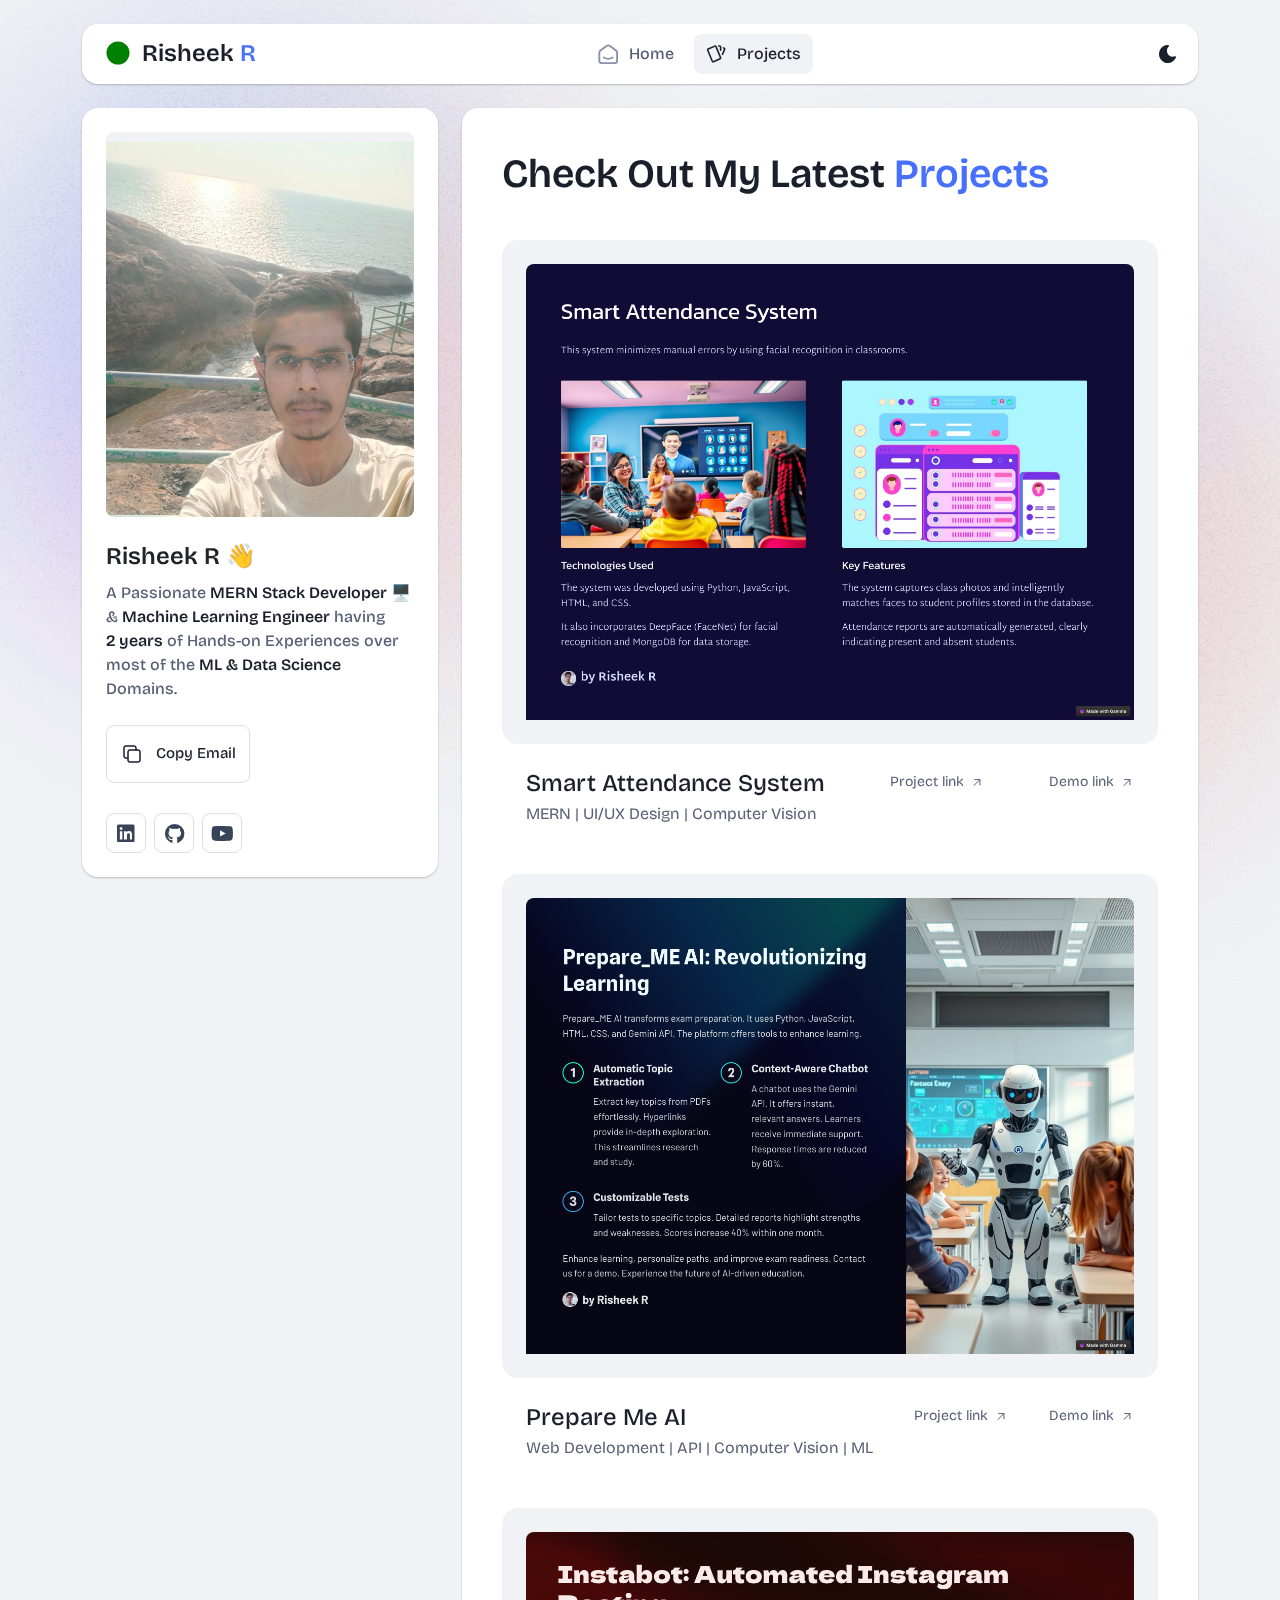
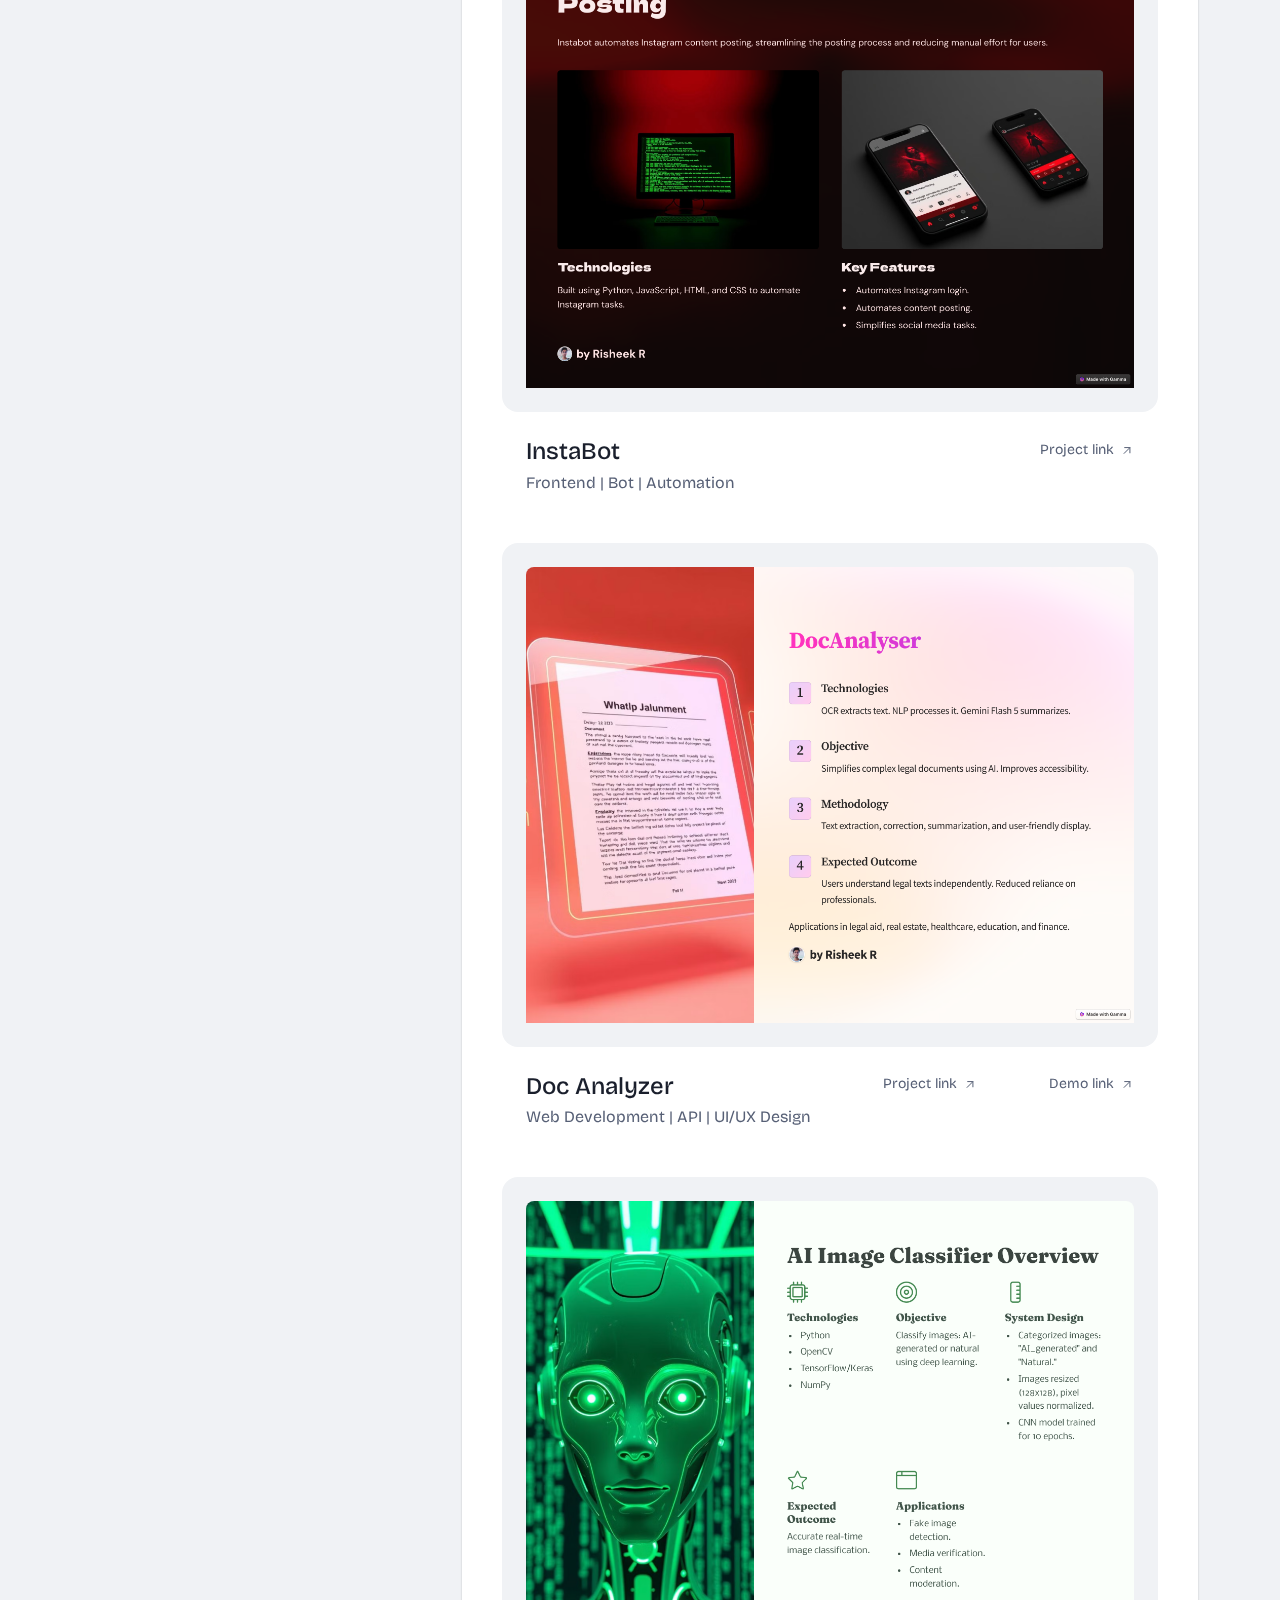
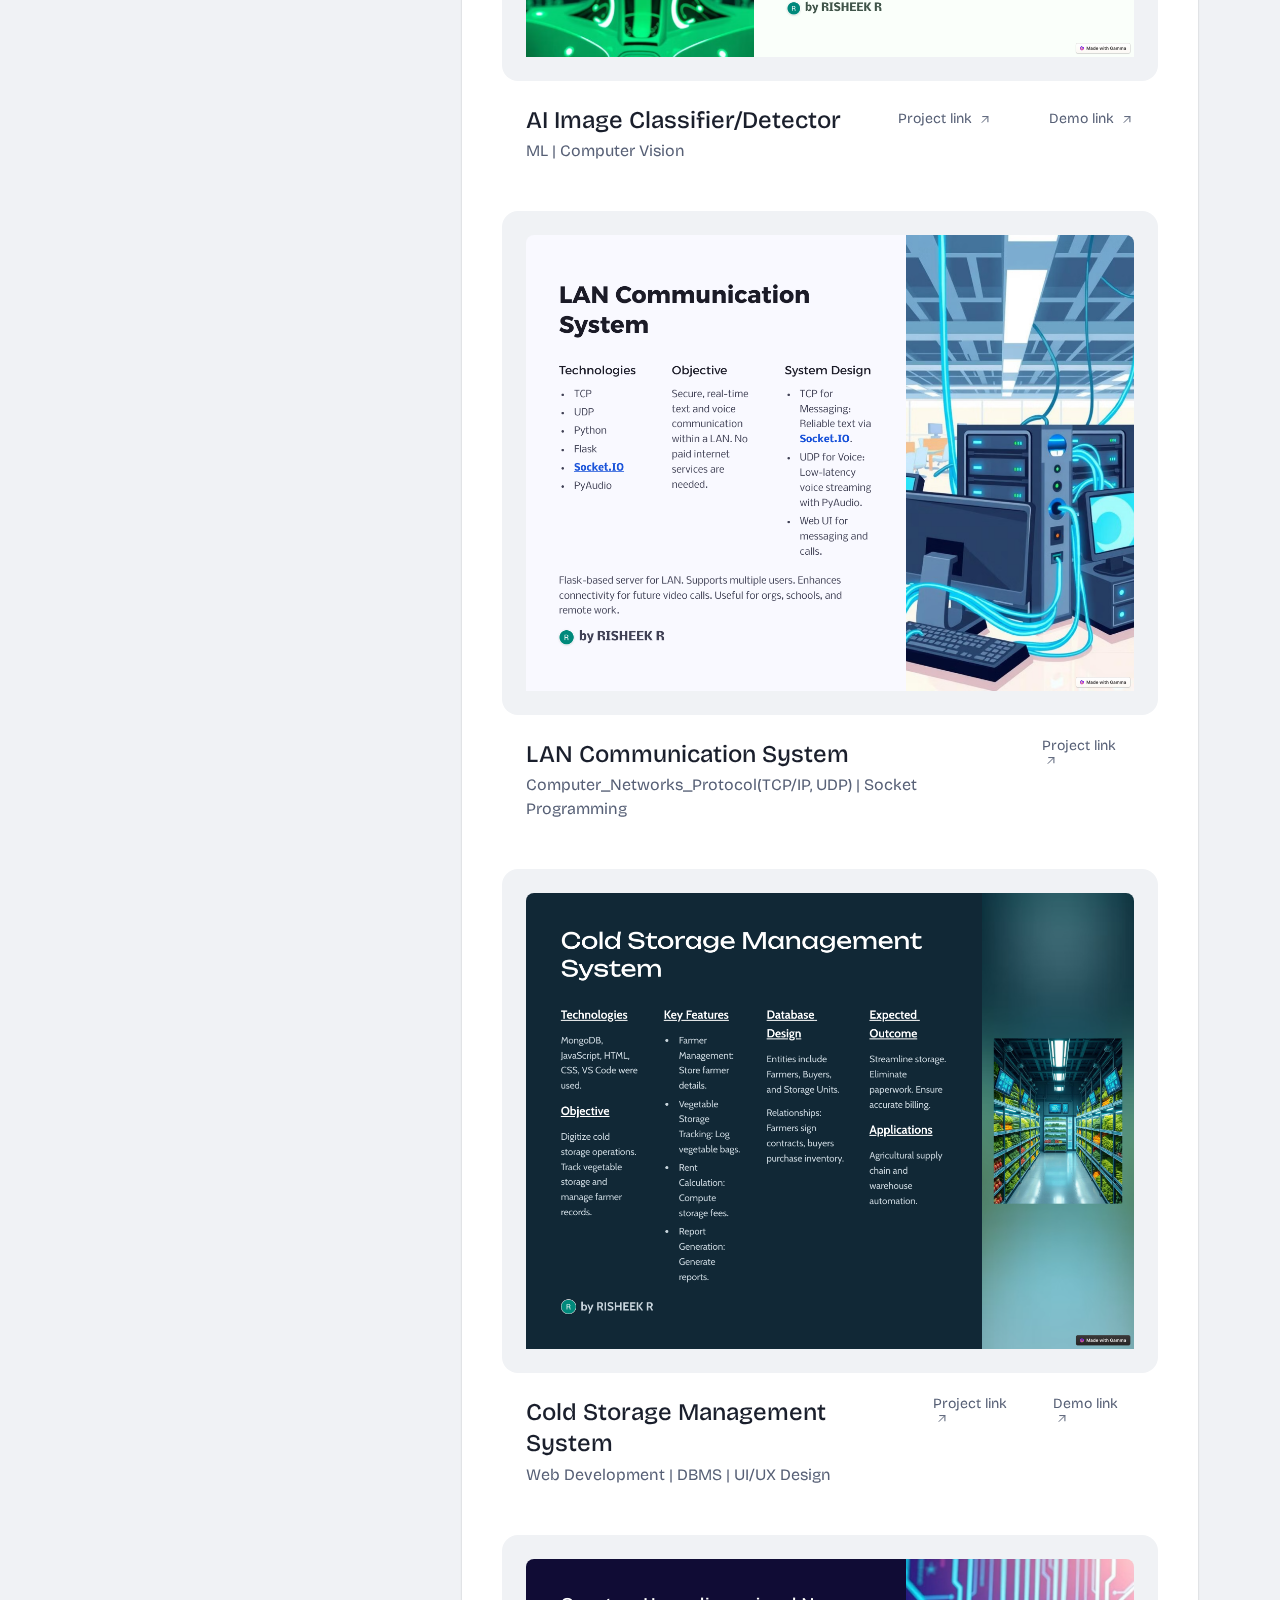
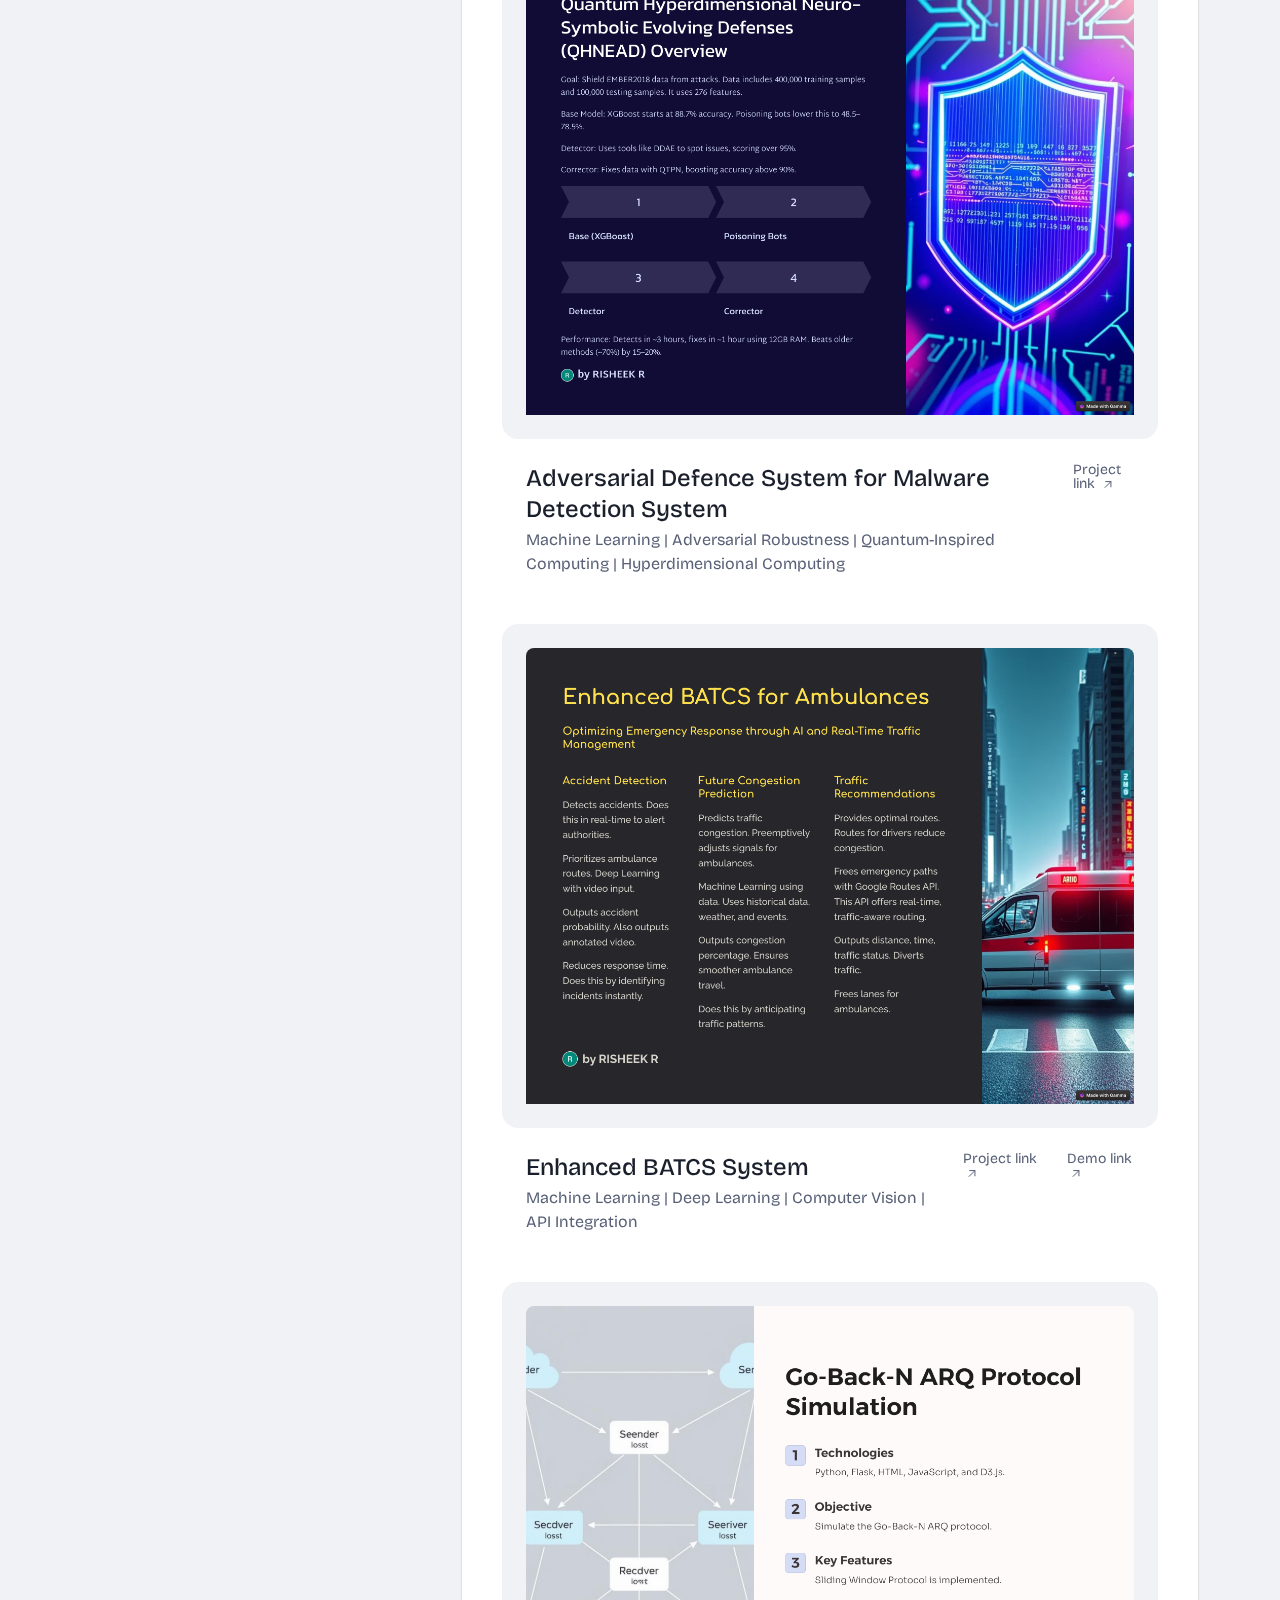
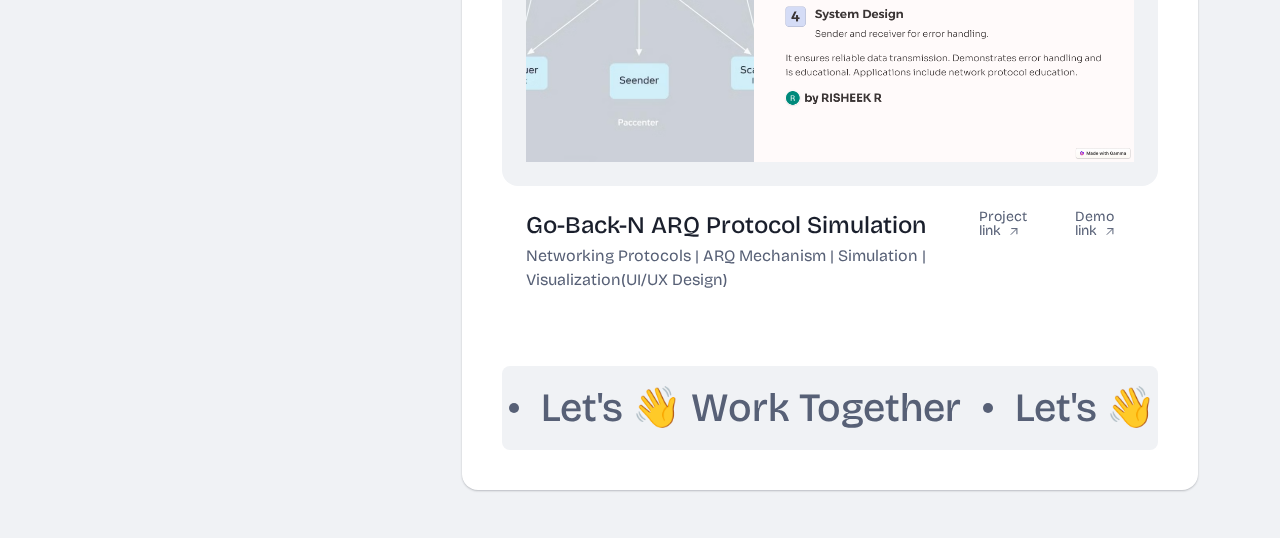
==== commit d294fe7f: "Initial commit - Uploading My Portfolio" ====
--- a/portfolio.html
+++ b/portfolio.html
@@ -2,12 +2,12 @@
 <html lang="en">
 
 
-<!-- Mirrored from marveltheme.com/tf/html/bentofolio-html/portfolio.html by HTTrack Website Copier/3.x [XR&CO'2014], Sat, 22 Feb 2025 16:23:11 GMT -->
+
 <head>
   <meta charset="UTF-8">
   <meta http-equiv="X-UA-Compatible" content="IE=edge">
   <title>My Portfolio - Risheek R</title>
-  <meta name="description" content="Bentofolio - Bootstrap Personal Portfolio Template">
+  <meta name="description" content="Risheek R - Personal Portfolio">
   <meta name="viewport" content="width=device-width, initial-scale=1">
 
   <link rel="shortcut icon" type="image/x-icon" href=".\assets\img\icons\green.png">
@@ -286,8 +286,8 @@
                           </div>
                           <div class="text">
                             <div class="info">
-                              <a href="portfolio-details.html" class="title">FlowSaaS - SaaS Application Tools</a>
-                              <p class="subtitle">SaaS App | UI UX Design</p>
+                              <a href="#" class="title">Smart Attendance System</a>
+                              <p class="subtitle">MERN | UI/UX Design | Computer Vision</p>
                             </div>
                             <div class="visite-btn">
                               <a href="https://github.com/Rishi01010010/Smart_Attendance_System">Project link
@@ -327,8 +327,8 @@
                           </div>
                           <div class="text">
                             <div class="info">
-                              <a href="portfolio-details.html" class="title">AIMug - AI Writing Application Tools</a>
-                              <p class="subtitle">Product Design | Application</p>
+                              <a href="#" class="title">Prepare Me AI</a>
+                              <p class="subtitle">Web Development | API | Computer Vision | ML</p>
                             </div>
                             <div class="visite-btn">
                               <a href="https://github.com/Rishi01010010/Prepare__Me__Ai"> Project link
@@ -369,8 +369,8 @@
                           </div>
                           <div class="text">
                             <div class="info">
-                              <a href="portfolio-details.html" class="title">FlowArch - Architecture Service Website</a>
-                              <p class="subtitle">UI UX Design | Development</p>
+                              <a href="#" class="title">InstaBot</a>
+                              <p class="subtitle">Frontend | Bot | Automation</p>
                             </div>
                             <div class="visite-btn">
                               <a href="https://github.com/Rishi01010010/Instabot">Project link
@@ -400,8 +400,8 @@
                           </div>
                           <div class="text">
                             <div class="info">
-                              <a href="portfolio-details.html" class="title">FlowArch - Architecture Service Website</a>
-                              <p class="subtitle">UI UX Design | Development</p>
+                              <a href="#" class="title">Doc Analyzer</a>
+                              <p class="subtitle">Web Development | API | UI/UX Design</p>
                             </div>
                             <div class="visite-btn">
                               <a href="https://github.com/Rishi01010010/Doc-Analyzer">Project link
@@ -442,8 +442,8 @@
                           </div>
                           <div class="text">
                             <div class="info">
-                              <a href="portfolio-details.html" class="title">FlowArch - Architecture Service Website</a>
-                              <p class="subtitle">UI UX Design | Development</p>
+                              <a href="#" class="title">AI Image Classifier/Detector</a>
+                              <p class="subtitle">ML | Computer Vision</p>
                             </div>
                             <div class="visite-btn">
                               <a href="https://github.com/Rishi01010010/AI_Generated_photo_Detector">Project link
@@ -484,8 +484,8 @@
                           </div>
                           <div class="text">
                             <div class="info">
-                              <a href="portfolio-details.html" class="title">FlowArch - Architecture Service Website</a>
-                              <p class="subtitle">UI UX Design | Development</p>
+                              <a href="#" class="title">LAN Communication System</a>
+                              <p class="subtitle">Computer_Networks_Protocol(TCP/IP, UDP) | Socket Programming</p>
                             </div>
                             <div class="visite-btn">
                               <a href="https://github.com/Rishi01010010/LAN_Communication_System">Project link
@@ -515,8 +515,8 @@
                           </div>
                           <div class="text">
                             <div class="info">
-                              <a href="portfolio-details.html" class="title">FlowArch - Architecture Service Website</a>
-                              <p class="subtitle">UI UX Design | Development</p>
+                              <a href="#" class="title">Cold Storage Management System</a>
+                              <p class="subtitle">Web Development | DBMS | UI/UX Design</p>
                             </div>
                             <div class="visite-btn">
                               <a href="https://github.com/Rishi01010010/Cold_Storage_Management">Project link
@@ -557,8 +557,8 @@
                           </div>
                           <div class="text">
                             <div class="info">
-                              <a href="portfolio-details.html" class="title">FlowArch - Architecture Service Website</a>
-                              <p class="subtitle">UI UX Design | Development</p>
+                              <a href="#" class="title">Adversarial Defence System for Malware Detection System</a>
+                              <p class="subtitle">Machine Learning | Adversarial Robustness | Quantum-Inspired Computing | Hyperdimensional Computing</p>
                             </div>
                             <div class="visite-btn">
                               <a href="https://github.com/Rishi01010010/Adversarial__Defence__System">Project link
@@ -588,8 +588,8 @@
                           </div>
                           <div class="text">
                             <div class="info">
-                              <a href="portfolio-details.html" class="title">FlowArch - Architecture Service Website</a>
-                              <p class="subtitle">UI UX Design | Development</p>
+                              <a href="#" class="title">Enhanced BATCS System</a>
+                              <p class="subtitle">Machine Learning | Deep Learning | Computer Vision | API Integration</p>
                             </div>
                             <div class="visite-btn">
                               <a href="https://github.com/Rishi01010010/Enhanced_BATCS_System">Project link
@@ -630,8 +630,8 @@
                           </div>
                           <div class="text">
                             <div class="info">
-                              <a href="portfolio-details.html" class="title">FlowArch - Architecture Service Website</a>
-                              <p class="subtitle">UI UX Design | Development</p>
+                              <a href="#" class="title">Go-Back-N ARQ Protocol Simulation</a>
+                              <p class="subtitle">Networking Protocols | ARQ Mechanism | Simulation | Visualization(UI/UX Design)</p>
                             </div>
                             <div class="visite-btn">
                               <a href="https://github.com/Rishi01010010/Go_Back_N">Project link
@@ -743,7 +743,7 @@
     <footer class="footer-area">
       <div class="container">
         <div class="text text-center">
-          <!-- <p>@ BentoFolio 2024, Design By <a href="#">MarvelTheme</a></p> -->
+
         </div>
       </div>
     </footer>
@@ -762,5 +762,5 @@
 
 
 
-<!-- Mirrored from marveltheme.com/tf/html/bentofolio-html/portfolio.html by HTTrack Website Copier/3.x [XR&CO'2014], Sat, 22 Feb 2025 16:23:16 GMT -->
+
 </html>